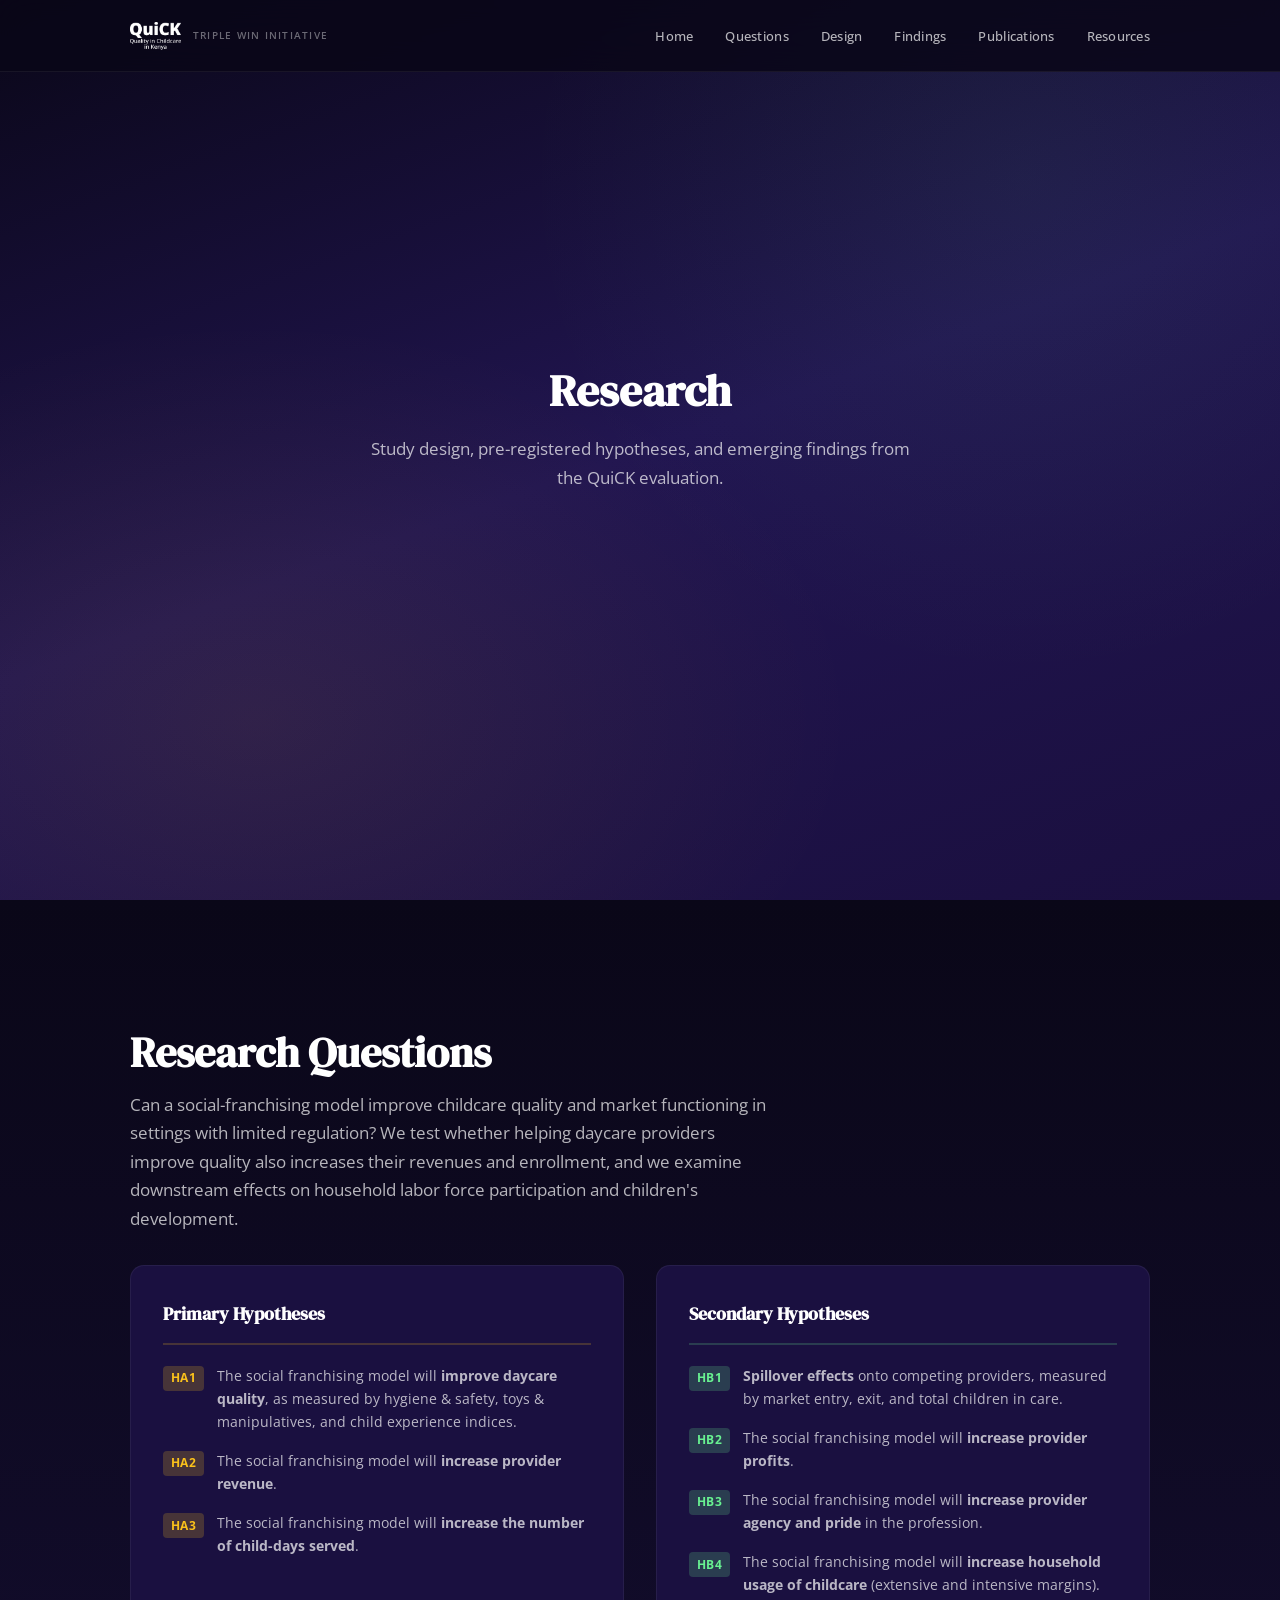
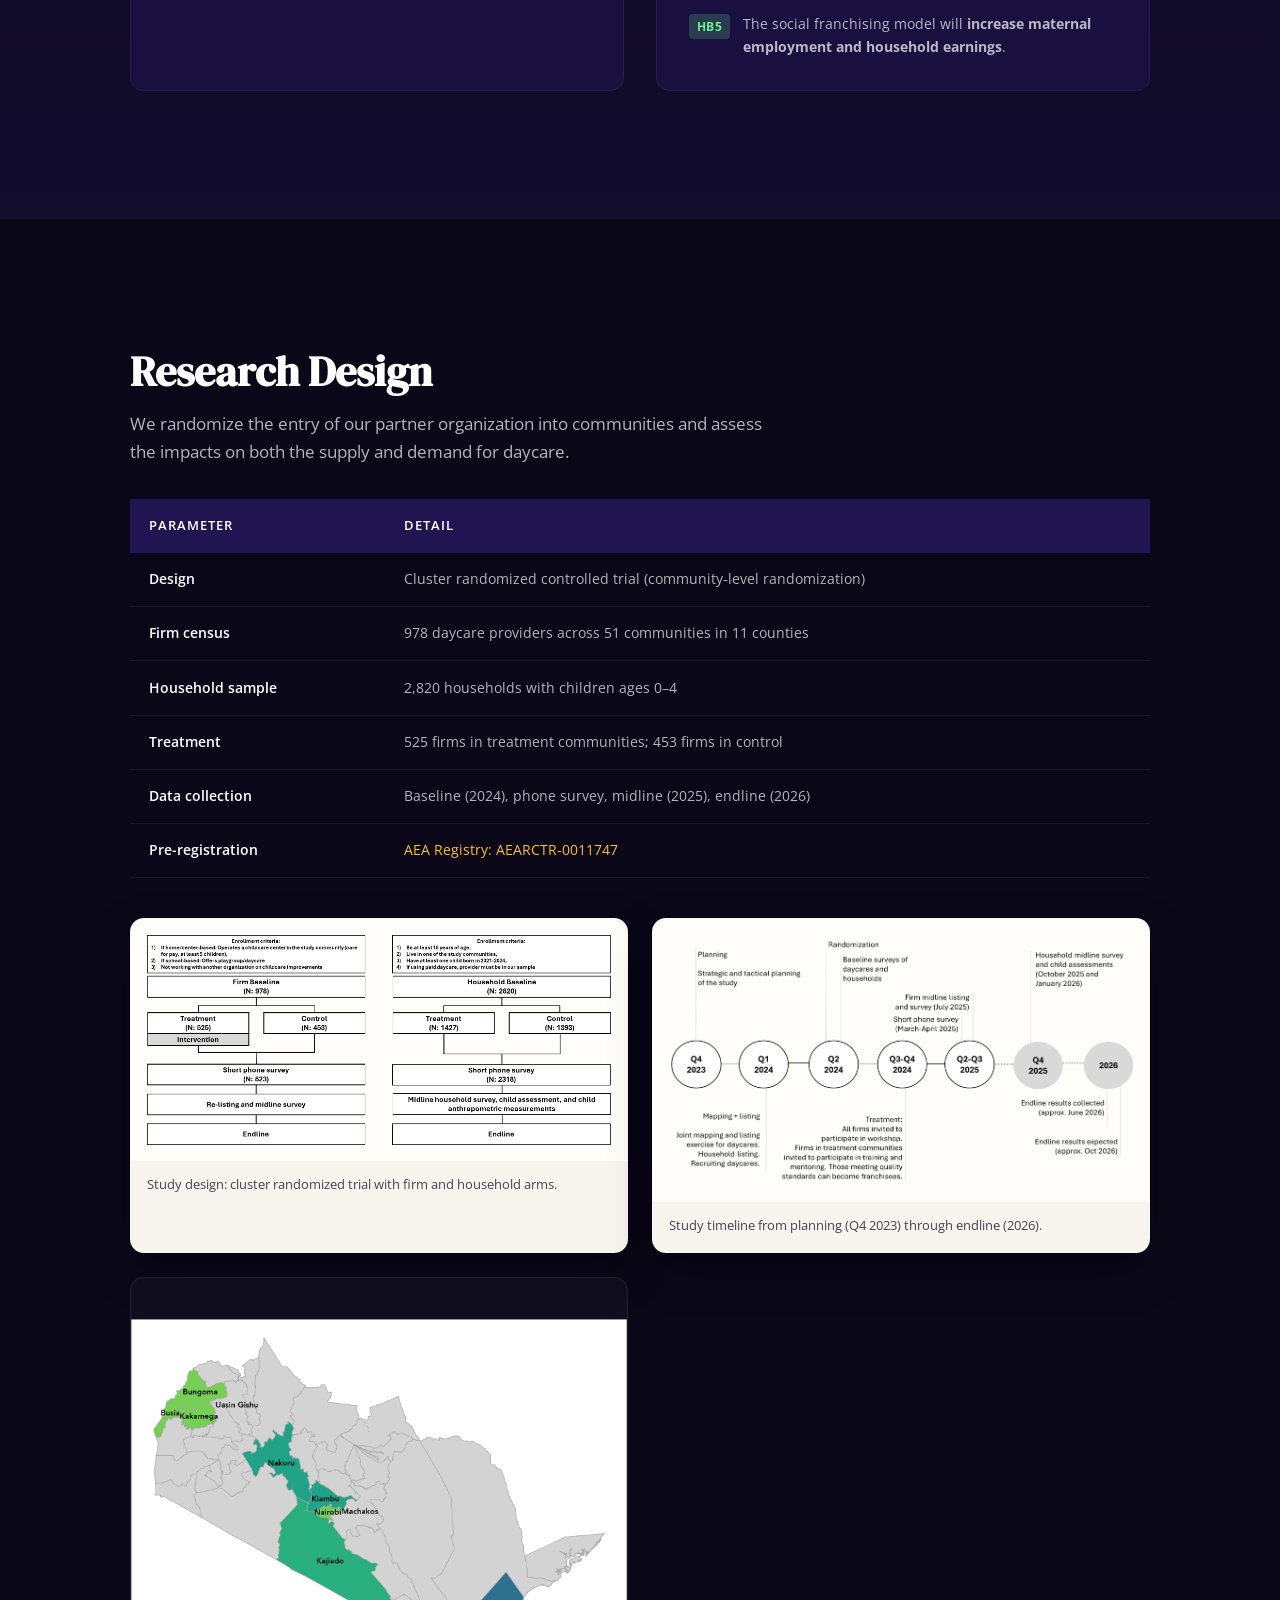
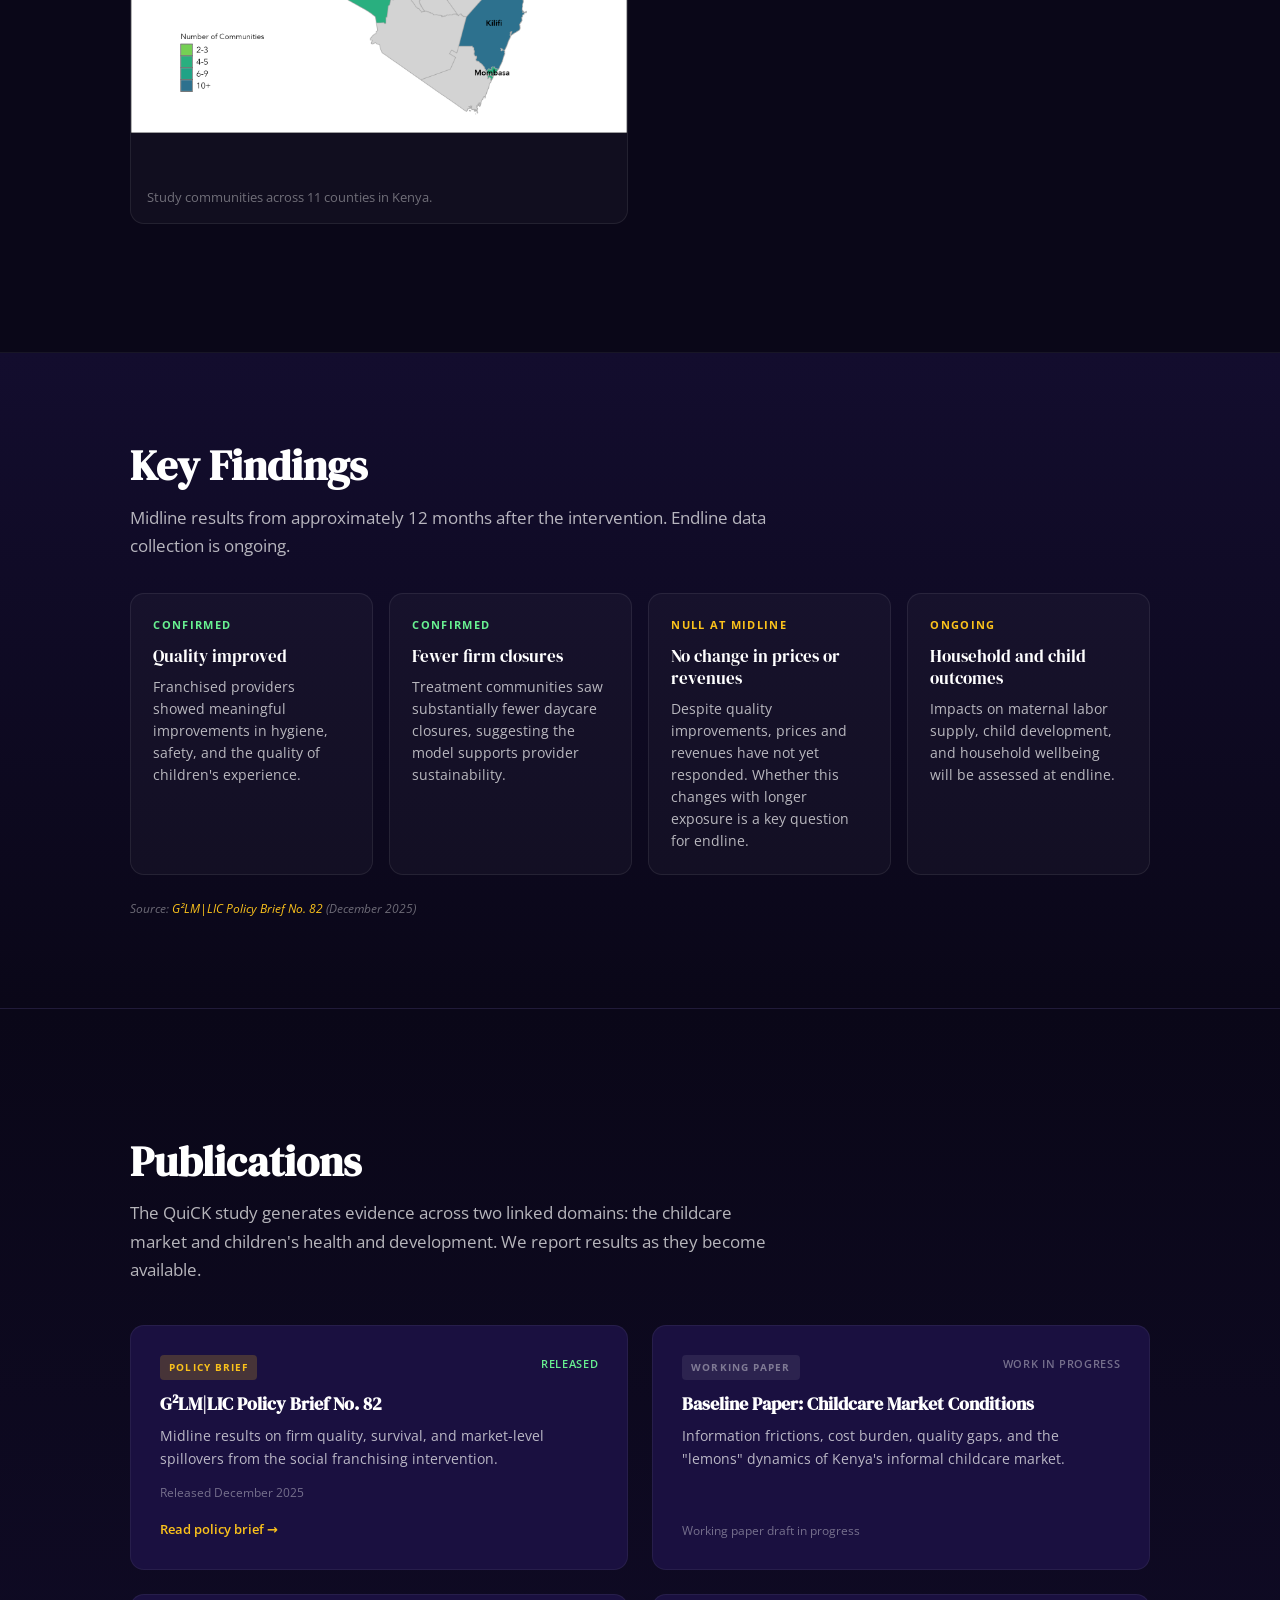
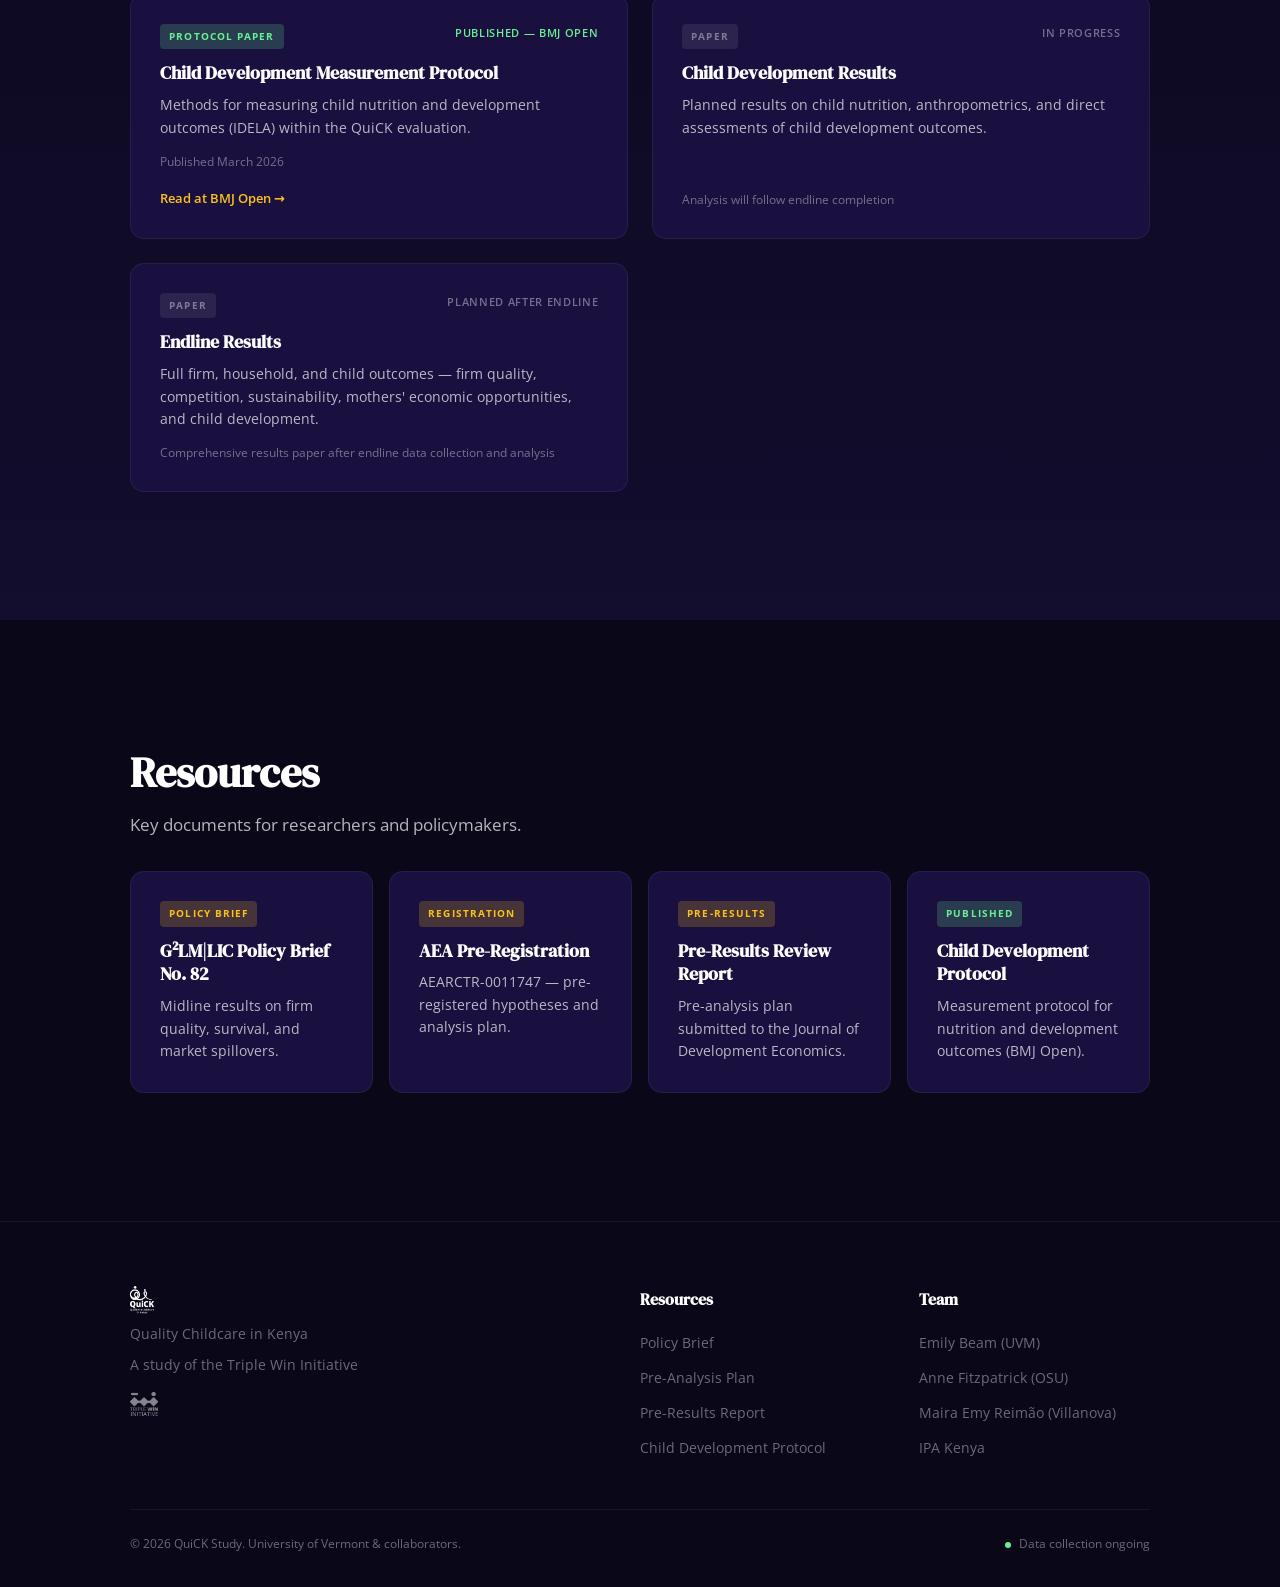
==== research.html @ da152a0e "Split into two pages: main (public) + research (academic) Main page now: Hero, Problem, Triple Win, " ====
<!DOCTYPE html>
<html lang="en">
<head>
  <meta charset="UTF-8" />
  <meta name="viewport" content="width=device-width, initial-scale=1.0" />
  <title>Research — QuiCK Study</title>
  <meta name="description" content="Research design, hypotheses, findings, and publications from the QuiCK randomized evaluation of social franchising for childcare in Kenya." />

  <!-- Google Fonts -->
  <link rel="preconnect" href="https://fonts.googleapis.com" />
  <link rel="preconnect" href="https://fonts.gstatic.com" crossorigin />
  <link href="https://fonts.googleapis.com/css2?family=DM+Serif+Display:ital@0;1&family=Open+Sans:ital,wght@0,300;0,400;0,500;0,600;0,700;1,400&display=swap" rel="stylesheet" />

  <link rel="stylesheet" href="assets/css/style.css">
</head>

<body>

  <!-- ========== NAVIGATION ========== -->
  <nav class="nav">
    <div class="container">
      <a href="index.html" class="nav-logo" aria-label="QuiCK home">
        <img src="assets/logos/quick-white-wordmark.png"
             alt="QuiCK"
             style="height:28px;">
        <span class="nav-logo-text">Triple Win Initiative</span>
      </a>
      <ul class="nav-links" id="nav-menu">
        <li><a href="index.html">Home</a></li>
        <li><a href="#research">Questions</a></li>
        <li><a href="#design">Design</a></li>
        <li><a href="#findings">Findings</a></li>
        <li><a href="#publications">Publications</a></li>
        <li><a href="#resources">Resources</a></li>
      </ul>
      <button class="nav-toggle" aria-label="Toggle navigation" aria-expanded="false" aria-controls="nav-menu">
        <span></span><span></span><span></span>
      </button>
    </div>
  </nav>

  <!-- ========== PAGE HEADER ========== -->
  <section class="hero" id="hero" style="padding-bottom:clamp(40px,6vw,80px);">
    <div class="container">
      <h1 class="hero-tagline" style="font-size:clamp(1.8rem,4vw,2.8rem);">Research</h1>
      <p class="hero-sub">
        Study design, pre-registered hypotheses, and emerging findings from the QuiCK evaluation.
      </p>
    </div>
  </section>

  <!-- ========== RESEARCH QUESTIONS ========== -->
  <section class="questions" id="research">
    <div class="container">
      <h2 class="section-title">Research Questions</h2>
      <p class="section-subtitle" style="margin-bottom: 1.5rem;">
        Can a social-franchising model improve childcare quality and market functioning in settings with limited regulation? We test whether helping daycare providers improve quality also increases their revenues and enrollment, and we examine downstream effects on household labor force participation and children's development.
      </p>

      <div class="questions-grid">
        <div class="question-group primary">
          <h3>Primary Hypotheses</h3>
          <ul class="question-list">
            <li>
              <span class="question-id">HA1</span>
              <span>The social franchising model will <strong>improve daycare quality</strong>, as measured by hygiene &amp; safety, toys &amp; manipulatives, and child experience indices.</span>
            </li>
            <li>
              <span class="question-id">HA2</span>
              <span>The social franchising model will <strong>increase provider revenue</strong>.</span>
            </li>
            <li>
              <span class="question-id">HA3</span>
              <span>The social franchising model will <strong>increase the number of child-days served</strong>.</span>
            </li>
          </ul>
        </div>

        <div class="question-group secondary">
          <h3>Secondary Hypotheses</h3>
          <ul class="question-list">
            <li>
              <span class="question-id">HB1</span>
              <span><strong>Spillover effects</strong> onto competing providers, measured by market entry, exit, and total children in care.</span>
            </li>
            <li>
              <span class="question-id">HB2</span>
              <span>The social franchising model will <strong>increase provider profits</strong>.</span>
            </li>
            <li>
              <span class="question-id">HB3</span>
              <span>The social franchising model will <strong>increase provider agency and pride</strong> in the profession.</span>
            </li>
            <li>
              <span class="question-id">HB4</span>
              <span>The social franchising model will <strong>increase household usage of childcare</strong> (extensive and intensive margins).</span>
            </li>
            <li>
              <span class="question-id">HB5</span>
              <span>The social franchising model will <strong>increase maternal employment and household earnings</strong>.</span>
            </li>
          </ul>
        </div>
      </div>
    </div>
  </section>

  <!-- ========== RESEARCH DESIGN ========== -->
  <section class="design" id="design">
    <div class="container">
      <h2 class="section-title">Research Design</h2>
      <p class="section-subtitle">
        We randomize the entry of our partner organization into communities and assess the impacts on both the supply and demand for daycare.
      </p>

      <div class="design-table-wrap">
        <table class="design-table">
          <thead>
            <tr>
              <th>Parameter</th>
              <th>Detail</th>
            </tr>
          </thead>
          <tbody>
            <tr>
              <td>Design</td>
              <td>Cluster randomized controlled trial (community-level randomization)</td>
            </tr>
            <tr>
              <td>Firm census</td>
              <td>978 daycare providers across 51 communities in 11 counties</td>
            </tr>
            <tr>
              <td>Household sample</td>
              <td>2,820 households with children ages 0–4</td>
            </tr>
            <tr>
              <td>Treatment</td>
              <td>525 firms in treatment communities; 453 firms in control</td>
            </tr>
            <tr>
              <td>Data collection</td>
              <td>Baseline (2024), phone survey, midline (2025), endline (2026)</td>
            </tr>
            <tr>
              <td>Pre-registration</td>
              <td><a href="https://www.socialscienceregistry.org/trials/11747" target="_blank" rel="noopener">AEA Registry: AEARCTR-0011747</a></td>
            </tr>
          </tbody>
        </table>
      </div>

      <div class="design-images">
        <figure class="figure-card light-panel">
          <img src="assets/images/project/Study_Design_202510.png"
               alt="Study design figure"
               loading="lazy">
          <figcaption>Study design: cluster randomized trial with firm and household arms.</figcaption>
        </figure>
        <figure class="figure-card light-panel">
          <img src="assets/images/project/Study_Timeline_202510.png"
               alt="Study timeline"
               loading="lazy">
          <figcaption>Study timeline from planning (Q4 2023) through endline (2026).</figcaption>
        </figure>
        <figure class="figure-card">
          <img src="assets/images/project/DEP_BL_Community_Map.png"
               alt="Community map for the QuiCK study"
               loading="lazy">
          <figcaption>Study communities across 11 counties in Kenya.</figcaption>
        </figure>
      </div>
    </div>
  </section>

  <!-- ========== KEY FINDINGS ========== -->
  <section class="current-status" id="findings">
    <div class="container">
      <h2 class="section-title">Key Findings</h2>
      <p class="section-subtitle">
        Midline results from approximately 12 months after the intervention. Endline data collection is ongoing.
      </p>

      <div class="status-grid">
        <div class="status-card">
          <div class="status-card-label" style="color:var(--color-mint);">Confirmed</div>
          <div class="status-card-title">Quality improved</div>
          <p>Franchised providers showed meaningful improvements in hygiene, safety, and the quality of children's experience.</p>
        </div>
        <div class="status-card">
          <div class="status-card-label" style="color:var(--color-mint);">Confirmed</div>
          <div class="status-card-title">Fewer firm closures</div>
          <p>Treatment communities saw substantially fewer daycare closures, suggesting the model supports provider sustainability.</p>
        </div>
        <div class="status-card">
          <div class="status-card-label" style="color:var(--color-gold);">Null at midline</div>
          <div class="status-card-title">No change in prices or revenues</div>
          <p>Despite quality improvements, prices and revenues have not yet responded. Whether this changes with longer exposure is a key question for endline.</p>
        </div>
        <div class="status-card">
          <div class="status-card-label">Ongoing</div>
          <div class="status-card-title">Household and child outcomes</div>
          <p>Impacts on maternal labor supply, child development, and household wellbeing will be assessed at endline.</p>
        </div>
      </div>

      <p class="problem-source" style="margin-top:1.5rem;">
        Source: <a href="assets/pdf/GLMLIC-Policy-Brief_082.pdf" target="_blank" rel="noopener">G²LM|LIC Policy Brief No. 82</a> (December 2025)
      </p>
    </div>
  </section>

  <!-- ========== PUBLICATIONS ========== -->
  <section class="publications" id="publications">
    <div class="container">
      <div class="pub-header">
        <h2 class="section-title">Publications</h2>
        <p class="section-subtitle">
          The QuiCK study generates evidence across two linked domains: the childcare market and children's health and development. We report results as they become available.
        </p>
      </div>

      <div class="pub-grid">

        <!-- Policy Brief -->
        <div class="pub-card">
          <div class="pub-card-top">
            <span class="tag">Policy Brief</span>
            <span class="status released">Released</span>
          </div>
          <h3>G²LM|LIC Policy Brief No. 82</h3>
          <p>Midline results on firm quality, survival, and market-level spillovers from the social franchising intervention.</p>
          <div class="pub-meta">Released December 2025</div>
          <a href="assets/pdf/GLMLIC-Policy-Brief_082.pdf" target="_blank" rel="noopener" class="pub-card-link">
            Read policy brief &rarr;
          </a>
        </div>

        <!-- Baseline paper -->
        <div class="pub-card">
          <div class="pub-card-top">
            <span class="tag wip">Working Paper</span>
            <span class="status">Work in Progress</span>
          </div>
          <h3>Baseline Paper: Childcare Market Conditions</h3>
          <p>Information frictions, cost burden, quality gaps, and the "lemons" dynamics of Kenya's informal childcare market.</p>
          <div class="pub-meta">Working paper draft in progress</div>
        </div>

        <!-- Protocol paper -->
        <div class="pub-card">
          <div class="pub-card-top">
            <span class="tag forthcoming">Protocol Paper</span>
            <span class="status released">Published — BMJ Open</span>
          </div>
          <h3>Child Development Measurement Protocol</h3>
          <p>Methods for measuring child nutrition and development outcomes (IDELA) within the QuiCK evaluation.</p>
          <div class="pub-meta">Published March 2026</div>
          <a href="https://bmjopen.bmj.com/content/16/3/e112224" target="_blank" rel="noopener" class="pub-card-link">
            Read at BMJ Open &rarr;
          </a>
        </div>

        <!-- Child development results -->
        <div class="pub-card">
          <div class="pub-card-top">
            <span class="tag wip">Paper</span>
            <span class="status">In Progress</span>
          </div>
          <h3>Child Development Results</h3>
          <p>Planned results on child nutrition, anthropometrics, and direct assessments of child development outcomes.</p>
          <div class="pub-meta">Analysis will follow endline completion</div>
        </div>

        <!-- Endline -->
        <div class="pub-card">
          <div class="pub-card-top">
            <span class="tag wip">Paper</span>
            <span class="status">Planned After Endline</span>
          </div>
          <h3>Endline Results</h3>
          <p>Full firm, household, and child outcomes — firm quality, competition, sustainability, mothers' economic opportunities, and child development.</p>
          <div class="pub-meta">Comprehensive results paper after endline data collection and analysis</div>
        </div>

      </div>
    </div>
  </section>

  <!-- ========== RESOURCES ========== -->
  <section class="resources" id="resources" style="padding:var(--section-pad) 0;">
    <div class="container">
      <h2 class="section-title">Resources</h2>
      <p class="section-subtitle" style="margin-bottom:2rem;">
        Key documents for researchers and policymakers.
      </p>
      <div style="display:grid;grid-template-columns:repeat(auto-fit,minmax(240px,1fr));gap:1rem;">
        <a href="assets/pdf/GLMLIC-Policy-Brief_082.pdf" target="_blank" rel="noopener" class="pub-card" style="text-decoration:none;display:block;">
          <div class="pub-card-top"><span class="tag">Policy Brief</span></div>
          <h3>G²LM|LIC Policy Brief No. 82</h3>
          <p>Midline results on firm quality, survival, and market spillovers.</p>
        </a>
        <a href="https://www.socialscienceregistry.org/trials/11747" target="_blank" rel="noopener" class="pub-card" style="text-decoration:none;display:block;">
          <div class="pub-card-top"><span class="tag">Registration</span></div>
          <h3>AEA Pre-Registration</h3>
          <p>AEARCTR-0011747 — pre-registered hypotheses and analysis plan.</p>
        </a>
        <a href="assets/pdf/DEP_Baseline_and_PAP_April24.pdf" target="_blank" rel="noopener" class="pub-card" style="text-decoration:none;display:block;">
          <div class="pub-card-top"><span class="tag">Pre-Results</span></div>
          <h3>Pre-Results Review Report</h3>
          <p>Pre-analysis plan submitted to the Journal of Development Economics.</p>
        </a>
        <a href="https://bmjopen.bmj.com/content/16/3/e112224" target="_blank" rel="noopener" class="pub-card" style="text-decoration:none;display:block;">
          <div class="pub-card-top"><span class="tag forthcoming">Published</span></div>
          <h3>Child Development Protocol</h3>
          <p>Measurement protocol for nutrition and development outcomes (BMJ Open).</p>
        </a>
      </div>
    </div>
  </section>

  <!-- ========== FOOTER ========== -->
  <footer class="footer">
    <div class="container">
      <div class="footer-grid">
        <div class="footer-brand">
          <img src="assets/logos/quick-logomark-white.png"
               alt="QuiCK"
               style="height:28px;">
          <p class="footer-tagline">Quality Childcare in Kenya</p>
          <p class="footer-tagline">A study of the Triple Win Initiative</p>
          <div class="footer-twi">
            <img src="assets/logos/twi-white-logo.png"
                 alt="Triple Win Initiative">
          </div>
        </div>
        <div>
          <h4>Resources</h4>
          <ul class="footer-links">
            <li><a href="assets/pdf/GLMLIC-Policy-Brief_082.pdf" target="_blank" rel="noopener">Policy Brief</a></li>
            <li><a href="https://www.socialscienceregistry.org/trials/11747" target="_blank" rel="noopener">Pre-Analysis Plan</a></li>
            <li><a href="assets/pdf/DEP_Baseline_and_PAP_April24.pdf" target="_blank" rel="noopener">Pre-Results Report</a></li>
            <li><a href="https://bmjopen.bmj.com/content/16/3/e112224" target="_blank" rel="noopener">Child Development Protocol</a></li>
          </ul>
        </div>
        <div>
          <h4>Team</h4>
          <ul class="footer-links">
            <li><a href="https://eabeam.github.io" target="_blank" rel="noopener">Emily Beam (UVM)</a></li>
            <li><a href="https://sites.google.com/site/fitzpatrickanne/home" target="_blank" rel="noopener">Anne Fitzpatrick (OSU)</a></li>
            <li><a href="https://sites.google.com/view/maira-reimao/home" target="_blank" rel="noopener">Maira Emy Reimão (Villanova)</a></li>
            <li><a href="https://poverty-action.org/" target="_blank" rel="noopener">IPA Kenya</a></li>
          </ul>
        </div>
      </div>
      <div class="footer-bottom">
        <span>&copy; 2026 QuiCK Study. University of Vermont &amp; collaborators.</span>
        <div class="footer-status">
          <span class="footer-status-dot"></span>
          <span>Data collection ongoing</span>
        </div>
      </div>
    </div>
  </footer>

  <script>
    const navToggle = document.querySelector('.nav-toggle');
    const navMenu = document.querySelector('#nav-menu');

    if (navToggle && navMenu) {
      navToggle.addEventListener('click', () => {
        const isOpen = navMenu.classList.toggle('open');
        navToggle.setAttribute('aria-expanded', String(isOpen));
      });

      navMenu.querySelectorAll('a').forEach((link) => {
        link.addEventListener('click', () => {
          navMenu.classList.remove('open');
          navToggle.setAttribute('aria-expanded', 'false');
        });
      });
    }
  </script>

</body>
</html>
---- assets/css/style.css ----
/* ===========================
       CSS CUSTOM PROPERTIES
    =========================== */
    :root {
      --color-bg-deep:     #0a0718;
      --color-bg-mid:      #130d2e;
      --color-bg-card:     #1a1040;
      --color-purple:      #211551;
      --color-gold:        #FBC21B;
      --color-mint:        #68F191;
      --color-white:       #ffffff;
      --color-white-70:    rgba(255,255,255,0.70);
      --color-white-40:    rgba(255,255,255,0.40);
      --color-gold-20:     rgba(251,194,27,0.20);
      --color-gold-40:     rgba(251,194,27,0.40);
      --color-mint-20:     rgba(104,241,145,0.20);

      --font-display:      'DM Serif Display', Georgia, serif;
      --font-body:         'Open Sans', system-ui, sans-serif;

      --nav-height:        72px;
      --section-pad:       clamp(80px, 10vw, 140px);
      --container-max:     1140px;
      --container-pad:     clamp(20px, 5vw, 60px);

      --radius-sm:         8px;
      --radius-md:         14px;
      --radius-lg:         20px;

      --shadow-card:       0 4px 30px rgba(0,0,0,0.35);
      --transition:        all 0.35s cubic-bezier(.4,0,.2,1);
    }

    /* ===========================
       RESET & BASE
    =========================== */
    *, *::before, *::after { box-sizing: border-box; margin: 0; padding: 0; }
    html { scroll-behavior: smooth; scroll-padding-top: var(--nav-height); }
    body {
      font-family: var(--font-body);
      background: var(--color-bg-deep);
      color: var(--color-white-70);
      line-height: 1.7;
      -webkit-font-smoothing: antialiased;
    }
    img { max-width: 100%; display: block; }
    a { color: var(--color-gold); text-decoration: none; transition: var(--transition); }
    a:hover { color: var(--color-mint); }

    .container {
      max-width: var(--container-max);
      margin: 0 auto;
      padding: 0 var(--container-pad);
    }

    /* ===========================
       SECTION UTILITIES
    =========================== */
    .section-label {
      font-family: var(--font-body);
      font-size: 0.7rem;
      font-weight: 700;
      letter-spacing: 0.18em;
      text-transform: uppercase;
      color: var(--color-gold);
      margin-bottom: 0.6rem;
    }
    .section-title {
      font-family: var(--font-display);
      font-size: clamp(1.8rem, 4vw, 2.6rem);
      color: var(--color-white);
      line-height: 1.2;
      margin-bottom: 0.8rem;
    }
    .section-subtitle {
      font-size: 1.05rem;
      color: var(--color-white-70);
      max-width: 640px;
      line-height: 1.7;
    }

    /* ===========================
       NAVIGATION
    =========================== */
    .nav {
      position: fixed;
      top: 0; left: 0; right: 0;
      height: var(--nav-height);
      background: rgba(10,7,24,0.85);
      backdrop-filter: blur(16px);
      -webkit-backdrop-filter: blur(16px);
      z-index: 1000;
      border-bottom: 1px solid rgba(255,255,255,0.06);
    }
    .nav .container {
      display: flex;
      align-items: center;
      height: 100%;
      justify-content: space-between;
      position: relative;
    }
    .nav-logo {
      display: flex;
      align-items: center;
      gap: 12px;
      text-decoration: none;
    }
    .nav-logo img {
      height: 36px;
      width: auto;
    }
    .nav-logo-text {
      font-family: var(--font-body);
      font-size: 0.65rem;
      font-weight: 600;
      letter-spacing: 0.12em;
      text-transform: uppercase;
      color: var(--color-white-40);
    }
    .nav-links {
      display: flex;
      gap: 2rem;
      list-style: none;
      align-items: center;
    }
    .nav-links a {
      font-size: 0.82rem;
      font-weight: 500;
      color: var(--color-white-70);
      letter-spacing: 0.02em;
      transition: var(--transition);
    }
    .nav-links a:hover { color: var(--color-white); }
    .nav-links.open { display: flex; }
    .nav-cta {
      background: var(--color-gold);
      color: var(--color-purple) !important;
      padding: 0.45rem 1.1rem;
      border-radius: 6px;
      font-weight: 700;
      font-size: 0.78rem;
      letter-spacing: 0.04em;
    }
    .nav-cta:hover {
      background: var(--color-mint);
      color: var(--color-purple) !important;
    }

    /* Mobile nav toggle */
    .nav-toggle { display: none; background: none; border: none; cursor: pointer; padding: 8px; }
    .nav-toggle span { display: block; width: 22px; height: 2px; background: var(--color-white-70); margin: 5px 0; transition: var(--transition); }

    /* ===========================
       HERO
    =========================== */
    .hero {
      position: relative;
      min-height: 100vh;
      display: flex;
      align-items: center;
      padding-top: var(--nav-height);
      overflow: hidden;
      background: linear-gradient(160deg, var(--color-bg-deep) 0%, var(--color-purple) 50%, #1a0f3e 100%);
    }
    .hero::before {
      content: '';
      position: absolute;
      inset: 0;
      background:
        radial-gradient(ellipse 600px 400px at 20% 80%, rgba(251,194,27,0.08), transparent),
        radial-gradient(ellipse 500px 500px at 80% 20%, rgba(104,241,145,0.06), transparent);
      pointer-events: none;
    }
    .hero .container {
      position: relative;
      z-index: 2;
      display: flex;
      flex-direction: column;
      align-items: center;
      text-align: center;
      padding-top: 4rem;
      padding-bottom: 4rem;
    }
    .hero-logo {
      max-width: 280px;
      margin-bottom: 1.5rem;
    }
    .hero-tagline {
      font-family: var(--font-display);
      font-size: clamp(1.6rem, 4.5vw, 2.8rem);
      color: var(--color-white);
      line-height: 1.25;
      max-width: 700px;
      margin-bottom: 1rem;
    }
    .hero-sub {
      font-size: 1.05rem;
      color: var(--color-white-70);
      max-width: 560px;
      margin-bottom: 2.5rem;
      line-height: 1.7;
    }
    .hero-stats {
      display: flex;
      gap: 3rem;
      margin-bottom: 2.5rem;
      flex-wrap: wrap;
      justify-content: center;
    }
    .hero-stat {
      text-align: center;
    }
    .hero-stat-number {
      font-family: var(--font-display);
      font-size: clamp(2rem, 5vw, 3rem);
      color: var(--color-gold);
      line-height: 1;
    }
    .hero-stat-label {
      font-size: 0.78rem;
      color: var(--color-white-40);
      margin-top: 0.4rem;
      text-transform: uppercase;
      letter-spacing: 0.08em;
      max-width: 160px;
    }
    .hero-buttons {
      display: flex;
      gap: 1rem;
      flex-wrap: wrap;
      justify-content: center;
    }
    .btn-primary {
      display: inline-flex;
      align-items: center;
      gap: 0.5rem;
      background: var(--color-gold);
      color: var(--color-purple);
      padding: 0.75rem 1.6rem;
      border-radius: var(--radius-sm);
      font-weight: 700;
      font-size: 0.88rem;
      letter-spacing: 0.02em;
      transition: var(--transition);
    }
    .btn-primary:hover { background: var(--color-mint); color: var(--color-purple); }
    .btn-outline {
      display: inline-flex;
      align-items: center;
      gap: 0.5rem;
      border: 1.5px solid var(--color-white-40);
      color: var(--color-white);
      padding: 0.75rem 1.6rem;
      border-radius: var(--radius-sm);
      font-weight: 600;
      font-size: 0.88rem;
      transition: var(--transition);
    }
    .btn-outline:hover { border-color: var(--color-gold); color: var(--color-gold); }

    /* ===========================
       PROBLEM SECTION
    =========================== */
    .problem {
      padding: var(--section-pad) 0;
      background: var(--color-bg-deep);
    }
    .problem-header {
      margin-bottom: 3rem;
    }
    .problem-intro {
      font-size: 1.05rem;
      color: var(--color-white-70);
      max-width: 720px;
      line-height: 1.8;
      margin-top: 1rem;
    }

    /* Callout — inspired by design-b's infographic style */
    .problem-callout {
      background: linear-gradient(135deg, var(--color-bg-card) 0%, rgba(33,21,81,0.6) 100%);
      border-radius: var(--radius-lg);
      padding: 3rem;
      margin-top: 2.5rem;
      display: grid;
      grid-template-columns: 1fr 1fr;
      gap: 3rem;
      align-items: center;
      border: 1px solid rgba(255,255,255,0.06);
    }
    .callout-stats {
      display: flex;
      flex-direction: column;
      gap: 2rem;
    }
    .callout-stat {
      display: flex;
      align-items: flex-start;
      gap: 1.2rem;
    }
    .callout-stat-number {
      font-family: var(--font-display);
      font-size: 3rem;
      line-height: 1;
      color: transparent;
      -webkit-text-stroke: 2px var(--color-gold);
      flex-shrink: 0;
      min-width: 100px;
    }
    .callout-stat-text {
      font-size: 0.95rem;
      color: var(--color-white-70);
      line-height: 1.6;
      padding-top: 0.5rem;
    }
    .callout-stat-text strong {
      color: var(--color-white);
    }
    .callout-facts {
      display: flex;
      flex-direction: column;
      gap: 1rem;
    }
    .fact-chip {
      background: var(--color-gold-20);
      border: 1px solid var(--color-gold-40);
      border-radius: 50px;
      padding: 0.7rem 1.4rem;
      font-size: 0.88rem;
      color: var(--color-white);
      font-weight: 500;
      line-height: 1.5;
    }
    .fact-chip.mint {
      background: var(--color-mint-20);
      border-color: rgba(104,241,145,0.35);
    }

    /* Stat cards row */
    .problem-stats {
      display: grid;
      grid-template-columns: repeat(4, 1fr);
      gap: 1.5rem;
      margin-top: 2.5rem;
    }
    .stat-card {
      background: var(--color-bg-card);
      border-radius: var(--radius-md);
      padding: 1.8rem 1.5rem;
      text-align: center;
      border: 1px solid rgba(255,255,255,0.06);
      transition: var(--transition);
    }
    .stat-card:hover {
      border-color: var(--color-gold-40);
      transform: translateY(-2px);
    }
    .stat-card-number {
      font-family: var(--font-display);
      font-size: 2rem;
      color: var(--color-gold);
      margin-bottom: 0.5rem;
    }
    .stat-card-label {
      font-size: 0.82rem;
      color: var(--color-white-70);
      line-height: 1.5;
    }
    .problem-source {
      font-size: 0.75rem;
      color: var(--color-white-40);
      margin-top: 1.5rem;
      font-style: italic;
    }

    /* ===========================
       TRIPLE WIN
    =========================== */
    .triple-win {
      padding: var(--section-pad) 0;
      background: linear-gradient(180deg, var(--color-bg-deep) 0%, var(--color-bg-mid) 100%);
    }
    .triple-win-header {
      text-align: center;
      margin-bottom: 3rem;
    }
    .triple-win-header .section-subtitle {
      margin: 0 auto;
    }
    .win-cards {
      display: grid;
      grid-template-columns: repeat(3, 1fr);
      gap: 1.5rem;
    }
    .win-card {
      background: var(--color-bg-card);
      border-radius: var(--radius-md);
      padding: 2rem 1.8rem;
      border: 1px solid rgba(255,255,255,0.06);
      transition: var(--transition);
    }
    .win-card:hover {
      border-color: var(--color-gold-40);
      transform: translateY(-3px);
    }
    .win-card-icon {
      width: 48px;
      height: 48px;
      border-radius: 12px;
      display: flex;
      align-items: center;
      justify-content: center;
      margin-bottom: 1.2rem;
      font-size: 1.4rem;
      font-weight: 700;
    }
    .win-card-icon.parents {
      background: var(--color-gold-20);
      color: var(--color-gold);
    }
    .win-card-icon.children {
      background: var(--color-mint-20);
      color: var(--color-mint);
    }
    .win-card-icon.providers {
      background: rgba(255,255,255,0.08);
      color: var(--color-white);
    }
    .win-card h3 {
      font-family: var(--font-display);
      font-size: 1.3rem;
      color: var(--color-white);
      margin-bottom: 0.7rem;
    }
    .win-card p {
      font-size: 0.92rem;
      line-height: 1.7;
      color: var(--color-white-70);
    }
    .win-tags {
      display: flex;
      flex-wrap: wrap;
      gap: 0.4rem;
      margin-top: 1rem;
    }
    .win-tag {
      font-size: 0.68rem;
      font-weight: 600;
      text-transform: uppercase;
      letter-spacing: 0.08em;
      padding: 0.25rem 0.65rem;
      border-radius: 50px;
      background: rgba(255,255,255,0.06);
      color: var(--color-white-40);
    }

    /* ===========================
       THE APPROACH
    =========================== */
    .approach {
      padding: var(--section-pad) 0;
      background: var(--color-bg-deep);
    }
    .approach-grid {
      display: grid;
      grid-template-columns: 3fr 2fr;
      gap: 3rem;
      align-items: start;
      margin-top: 2rem;
    }
    .approach-text {
      font-size: 1rem;
      line-height: 1.8;
      color: var(--color-white-70);
    }
    .approach-text p + p {
      margin-top: 1rem;
    }
    .approach-components {
      background: var(--color-bg-card);
      border-radius: var(--radius-md);
      padding: 2rem;
      border: 1px solid rgba(255,255,255,0.06);
    }
    .approach-components h4 {
      font-family: var(--font-display);
      font-size: 1.1rem;
      color: var(--color-white);
      margin-bottom: 1.2rem;
    }
    .component-list {
      list-style: none;
      display: flex;
      flex-direction: column;
      gap: 0.8rem;
    }
    .component-list li {
      display: flex;
      align-items: flex-start;
      gap: 0.8rem;
      font-size: 0.92rem;
      color: var(--color-white-70);
      line-height: 1.5;
    }
    .component-list li::before {
      content: '';
      width: 8px;
      height: 8px;
      border-radius: 50%;
      background: var(--color-mint);
      flex-shrink: 0;
      margin-top: 0.45rem;
    }
    .approach-image {
      margin-top: 2.5rem;
      border-radius: var(--radius-md);
      overflow: hidden;
      border: 1px solid rgba(255,255,255,0.06);
    }
    .approach-image img {
      width: 100%;
      display: block;
    }

    /* ===========================
       RESEARCH QUESTIONS
    =========================== */
    .questions {
      padding: var(--section-pad) 0;
      background: linear-gradient(180deg, var(--color-bg-deep) 0%, var(--color-bg-mid) 100%);
    }
    .questions-grid {
      display: grid;
      grid-template-columns: 1fr 1fr;
      gap: 2rem;
      margin-top: 2rem;
    }
    .question-group {
      background: var(--color-bg-card);
      border-radius: var(--radius-md);
      padding: 2rem;
      border: 1px solid rgba(255,255,255,0.06);
    }
    .question-group h3 {
      font-family: var(--font-display);
      font-size: 1.15rem;
      color: var(--color-white);
      margin-bottom: 1.2rem;
      padding-bottom: 0.8rem;
      border-bottom: 2px solid var(--color-gold-20);
    }
    .question-group.secondary h3 {
      border-bottom-color: var(--color-mint-20);
    }
    .question-list {
      list-style: none;
      display: flex;
      flex-direction: column;
      gap: 1rem;
    }
    .question-list li {
      display: flex;
      align-items: flex-start;
      gap: 0.8rem;
      font-size: 0.9rem;
      line-height: 1.6;
      color: var(--color-white-70);
    }
    .question-id {
      font-family: var(--font-body);
      font-weight: 700;
      font-size: 0.72rem;
      color: var(--color-gold);
      background: var(--color-gold-20);
      padding: 0.2rem 0.5rem;
      border-radius: 4px;
      flex-shrink: 0;
      margin-top: 0.15rem;
      letter-spacing: 0.04em;
    }
    .question-group.secondary .question-id {
      color: var(--color-mint);
      background: var(--color-mint-20);
    }

    /* ===========================
       RESEARCH DESIGN
    =========================== */
    .design {
      padding: var(--section-pad) 0;
      background: var(--color-bg-deep);
    }
    .design-table-wrap {
      margin-top: 2rem;
      overflow-x: auto;
    }
    .design-table {
      width: 100%;
      border-collapse: collapse;
      font-size: 0.9rem;
    }
    .design-table thead th {
      background: var(--color-purple);
      color: var(--color-white);
      font-weight: 600;
      padding: 1rem 1.2rem;
      text-align: left;
      font-size: 0.8rem;
      text-transform: uppercase;
      letter-spacing: 0.08em;
    }
    .design-table tbody td {
      padding: 0.9rem 1.2rem;
      border-bottom: 1px solid rgba(255,255,255,0.06);
      color: var(--color-white-70);
    }
    .design-table tbody tr:hover td {
      background: rgba(255,255,255,0.02);
    }
    .design-table tbody td:first-child {
      font-weight: 600;
      color: var(--color-white);
    }
    .design-images {
      display: grid;
      grid-template-columns: 1fr 1fr;
      gap: 1.5rem;
      margin-top: 2.5rem;
    }
    .figure-card {
      border-radius: var(--radius-md);
      overflow: hidden;
      border: 1px solid rgba(255,255,255,0.08);
      background: rgba(255,255,255,0.03);
    }
    .figure-card.light-panel {
      background: #f8f5ee;
      border-color: rgba(255,255,255,0.16);
      box-shadow: 0 18px 44px rgba(0,0,0,0.28);
    }
    .figure-card.light-panel img {
      background: #fffdfa;
      padding: 1rem;
    }
    .figure-card img {
      width: 100%;
      display: block;
    }
    .figure-card figcaption {
      padding: 0.9rem 1rem 1rem;
      font-size: 0.8rem;
      line-height: 1.5;
      color: var(--color-white-40);
    }
    .figure-card.light-panel figcaption {
      color: rgba(20, 16, 40, 0.78);
    }

    /* ===========================
       CURRENT STATUS
    =========================== */
    .current-status {
      padding: clamp(48px, 7vw, 88px) 0;
      background: linear-gradient(180deg, var(--color-bg-mid) 0%, var(--color-bg-deep) 100%);
      border-top: 1px solid rgba(255,255,255,0.06);
      border-bottom: 1px solid rgba(255,255,255,0.06);
    }
    .status-grid {
      display: grid;
      grid-template-columns: repeat(4, 1fr);
      gap: 1rem;
      margin-top: 2rem;
    }
    .status-card {
      background: rgba(255,255,255,0.03);
      border: 1px solid rgba(255,255,255,0.08);
      border-radius: var(--radius-md);
      padding: 1.4rem;
    }
    .status-card-label {
      font-size: 0.68rem;
      font-weight: 700;
      letter-spacing: 0.12em;
      text-transform: uppercase;
      color: var(--color-gold);
      margin-bottom: 0.7rem;
    }
    .status-card-title {
      font-family: var(--font-display);
      font-size: 1.05rem;
      color: var(--color-white);
      margin-bottom: 0.5rem;
      line-height: 1.3;
    }
    .status-card p {
      font-size: 0.86rem;
      color: var(--color-white-70);
      line-height: 1.6;
    }

    /* ===========================
       PHOTO STRIP
    =========================== */
    .photo-strip {
      display: grid;
      grid-template-columns: repeat(4, 1fr);
      gap: 4px;
      padding: 0;
    }
    .photo-strip img {
      width: 100%;
      height: 260px;
      object-fit: cover;
    }

    /* ===========================
       PUBLICATIONS
    =========================== */
    .publications {
      padding: var(--section-pad) 0;
      background: linear-gradient(180deg, var(--color-bg-deep) 0%, var(--color-bg-mid) 100%);
    }
    .pub-header {
      margin-bottom: 2.5rem;
    }
    .pub-grid {
      display: grid;
      grid-template-columns: repeat(2, 1fr);
      gap: 1.5rem;
    }
    .pub-card {
      background: var(--color-bg-card);
      border-radius: var(--radius-md);
      padding: 1.8rem;
      border: 1px solid rgba(255,255,255,0.06);
      transition: var(--transition);
      display: flex;
      flex-direction: column;
    }
    .pub-card:hover {
      border-color: var(--color-gold-40);
      transform: translateY(-2px);
    }
    .pub-card-top {
      display: flex;
      justify-content: space-between;
      align-items: flex-start;
      margin-bottom: 0.8rem;
    }
    .tag {
      font-size: 0.65rem;
      font-weight: 700;
      text-transform: uppercase;
      letter-spacing: 0.1em;
      padding: 0.25rem 0.6rem;
      border-radius: 4px;
      background: var(--color-gold-20);
      color: var(--color-gold);
    }
    .tag.wip {
      background: rgba(255,255,255,0.08);
      color: var(--color-white-40);
    }
    .tag.forthcoming {
      background: var(--color-mint-20);
      color: var(--color-mint);
    }
    .status {
      font-size: 0.68rem;
      font-weight: 600;
      color: var(--color-white-40);
      text-transform: uppercase;
      letter-spacing: 0.06em;
    }
    .status.released { color: var(--color-mint); }
    .pub-card h3 {
      font-family: var(--font-display);
      font-size: 1.1rem;
      color: var(--color-white);
      margin-bottom: 0.5rem;
      line-height: 1.35;
    }
    .pub-card p {
      font-size: 0.88rem;
      color: var(--color-white-70);
      line-height: 1.6;
      flex-grow: 1;
    }
    .pub-meta {
      font-size: 0.76rem;
      color: var(--color-white-40);
      margin-top: 0.85rem;
      line-height: 1.5;
    }
    .pub-card-link {
      margin-top: 1rem;
      font-size: 0.82rem;
      font-weight: 600;
    }

    /* ===========================
       PHOTO GRID (asymmetric)
    =========================== */
    .photo-grid-asym {
      display: grid;
      grid-template-columns: 2fr 1fr;
      grid-template-rows: 1fr 1fr;
      gap: 4px;
      margin: 0;
      max-height: 360px;
    }
    .photo-grid-asym img {
      width: 100%;
      height: 100%;
      object-fit: cover;
    }
    .photo-grid-asym img:first-child {
      grid-row: 1 / 3;
    }

    /* ===========================
       TEAM
    =========================== */
    .team {
      padding: var(--section-pad) 0;
      background: var(--color-bg-deep);
    }
    .team-header {
      text-align: center;
      margin-bottom: 3rem;
    }
    .team-grid {
      display: grid;
      grid-template-columns: repeat(3, 1fr);
      gap: 1.5rem;
    }
    .team-card {
      background: var(--color-bg-card);
      border-radius: var(--radius-md);
      padding: 2rem 1.5rem;
      text-align: center;
      border: 1px solid rgba(255,255,255,0.06);
      border-top: 3px solid var(--color-gold);
      transition: var(--transition);
    }
    .team-card:hover {
      transform: translateY(-3px);
      border-color: var(--color-gold-40);
      border-top-color: var(--color-gold);
    }
    .team-card a {
      color: inherit;
      text-decoration: none;
    }
    .team-card a:hover .team-name {
      color: var(--color-gold);
    }
    .team-avatar {
      width: 90px;
      height: 90px;
      border-radius: 50%;
      object-fit: cover;
      margin: 0 auto 1rem;
      border: 2px solid var(--color-gold-20);
    }
    .team-avatar-placeholder {
      width: 110px;
      height: 82px;
      border-radius: 14px;
      margin: 0 auto 1rem;
      background:
        linear-gradient(135deg, rgba(255,255,255,0.06), rgba(255,255,255,0.02)),
        var(--color-gold-20);
      display: flex;
      align-items: center;
      justify-content: center;
      font-size: 0.68rem;
      font-weight: 700;
      letter-spacing: 0.12em;
      text-transform: uppercase;
      color: var(--color-white-40);
      border: 2px solid var(--color-gold-20);
    }
    .team-name {
      font-family: var(--font-display);
      font-size: 1.1rem;
      color: var(--color-white);
      margin-bottom: 0.3rem;
    }
    .team-role {
      font-size: 0.78rem;
      font-weight: 600;
      color: var(--color-gold);
      text-transform: uppercase;
      letter-spacing: 0.06em;
      margin-bottom: 0.6rem;
    }
    .team-affil {
      font-size: 0.82rem;
      color: var(--color-white-40);
      line-height: 1.5;
    }

    /* ===========================
       PARTNERS
    =========================== */
    .partners {
      padding: clamp(40px, 6vw, 80px) 0;
      background: var(--color-bg-mid);
      border-top: 1px solid rgba(255,255,255,0.06);
    }
    .partners-label {
      text-align: center;
      margin-bottom: 2rem;
    }
    .partner-logos {
      display: flex;
      flex-wrap: wrap;
      gap: 2.5rem;
      justify-content: center;
      align-items: center;
    }
    .partner-logo {
      transition: var(--transition);
      opacity: 0.85;
    }
    .partner-logo:hover { opacity: 1; }
    .partner-logo a {
      display: block;
    }
    .partner-logo img {
      height: 40px;
      width: auto;
    }
    .partner-logo-boxed {
      background: rgba(255,255,255,0.92);
      border-radius: 10px;
      padding: 10px 16px;
    }
    .partner-logo-boxed:hover { background: rgba(255,255,255,1); }
    .partner-divider {
      width: 1px;
      height: 30px;
      background: rgba(255,255,255,0.15);
    }

    /* ===========================
       FOOTER
    =========================== */
    .footer {
      padding: 4rem 0 2rem;
      background: var(--color-bg-deep);
      border-top: 1px solid rgba(255,255,255,0.06);
    }
    .footer-grid {
      display: grid;
      grid-template-columns: 2fr 1fr 1fr;
      gap: 3rem;
      margin-bottom: 3rem;
    }
    .footer-brand img {
      height: 30px;
      margin-bottom: 0.6rem;
    }
    .footer-twi {
      margin-top: 1rem;
    }
    .footer-twi img {
      height: 24px;
      opacity: 0.5;
    }
    .footer-tagline {
      font-size: 0.88rem;
      color: var(--color-white-40);
      line-height: 1.6;
      margin-bottom: 0.5rem;
    }
    .footer h4 {
      font-family: var(--font-display);
      font-size: 1rem;
      color: var(--color-white);
      margin-bottom: 1rem;
    }
    .footer-links {
      list-style: none;
      display: flex;
      flex-direction: column;
      gap: 0.5rem;
    }
    .footer-links a {
      font-size: 0.85rem;
      color: var(--color-white-40);
    }
    .footer-links a:hover { color: var(--color-gold); }
    .footer-bottom {
      border-top: 1px solid rgba(255,255,255,0.06);
      padding-top: 1.5rem;
      display: flex;
      justify-content: space-between;
      align-items: center;
      font-size: 0.75rem;
      color: var(--color-white-40);
    }
    .footer-status {
      display: flex;
      align-items: center;
      gap: 0.5rem;
    }
    .footer-status-dot {
      width: 6px;
      height: 6px;
      border-radius: 50%;
      background: var(--color-mint);
    }

    /* ===========================
       TWI
    =========================== */
    .twi-section {
      padding: clamp(48px, 7vw, 88px) 0;
      background: var(--color-bg-card);
      border-top: 1px solid rgba(255,255,255,0.06);
    }
    .twi-grid {
      display: grid;
      grid-template-columns: 220px 1fr;
      gap: 2rem;
      align-items: center;
    }
    .twi-logo-wrap {
      display: flex;
      justify-content: center;
      align-items: center;
      padding: 1.5rem;
      border-radius: var(--radius-md);
      background: rgba(255,255,255,0.03);
      border: 1px solid rgba(255,255,255,0.06);
    }
    .twi-logo-wrap img {
      max-width: 100%;
      height: auto;
      opacity: 0.9;
    }
    .twi-copy p {
      font-size: 0.96rem;
      line-height: 1.8;
      color: var(--color-white-70);
      max-width: 760px;
    }

    /* ===========================
       RESPONSIVE
    =========================== */
    @media (max-width: 900px) {
      .problem-callout { grid-template-columns: 1fr; }
      .win-cards { grid-template-columns: 1fr; }
      .approach-grid { grid-template-columns: 1fr; }
      .questions-grid { grid-template-columns: 1fr; }
      .design-images { grid-template-columns: 1fr; }
      .pub-grid { grid-template-columns: 1fr; }
      .team-grid { grid-template-columns: repeat(2, 1fr); }
      .footer-grid { grid-template-columns: 1fr; }
      .problem-stats { grid-template-columns: repeat(2, 1fr); }
      .status-grid { grid-template-columns: repeat(2, 1fr); }
      .twi-grid { grid-template-columns: 1fr; }
    }
    @media (max-width: 600px) {
      .nav-links {
        display: none;
        position: absolute;
        top: calc(100% + 8px);
        left: 0;
        right: 0;
        flex-direction: column;
        gap: 0.9rem;
        align-items: flex-start;
        padding: 1rem;
        background: rgba(10,7,24,0.96);
        border: 1px solid rgba(255,255,255,0.08);
        border-radius: var(--radius-md);
        box-shadow: var(--shadow-card);
      }
      .nav-toggle { display: block; }
      .hero-stats { flex-direction: column; gap: 1.5rem; }
      .photo-strip { grid-template-columns: repeat(2, 1fr); }
      .team-grid { grid-template-columns: 1fr; }
      .problem-stats { grid-template-columns: 1fr; }
      .callout-stat-number { font-size: 2.2rem; }
      .status-grid { grid-template-columns: 1fr; }
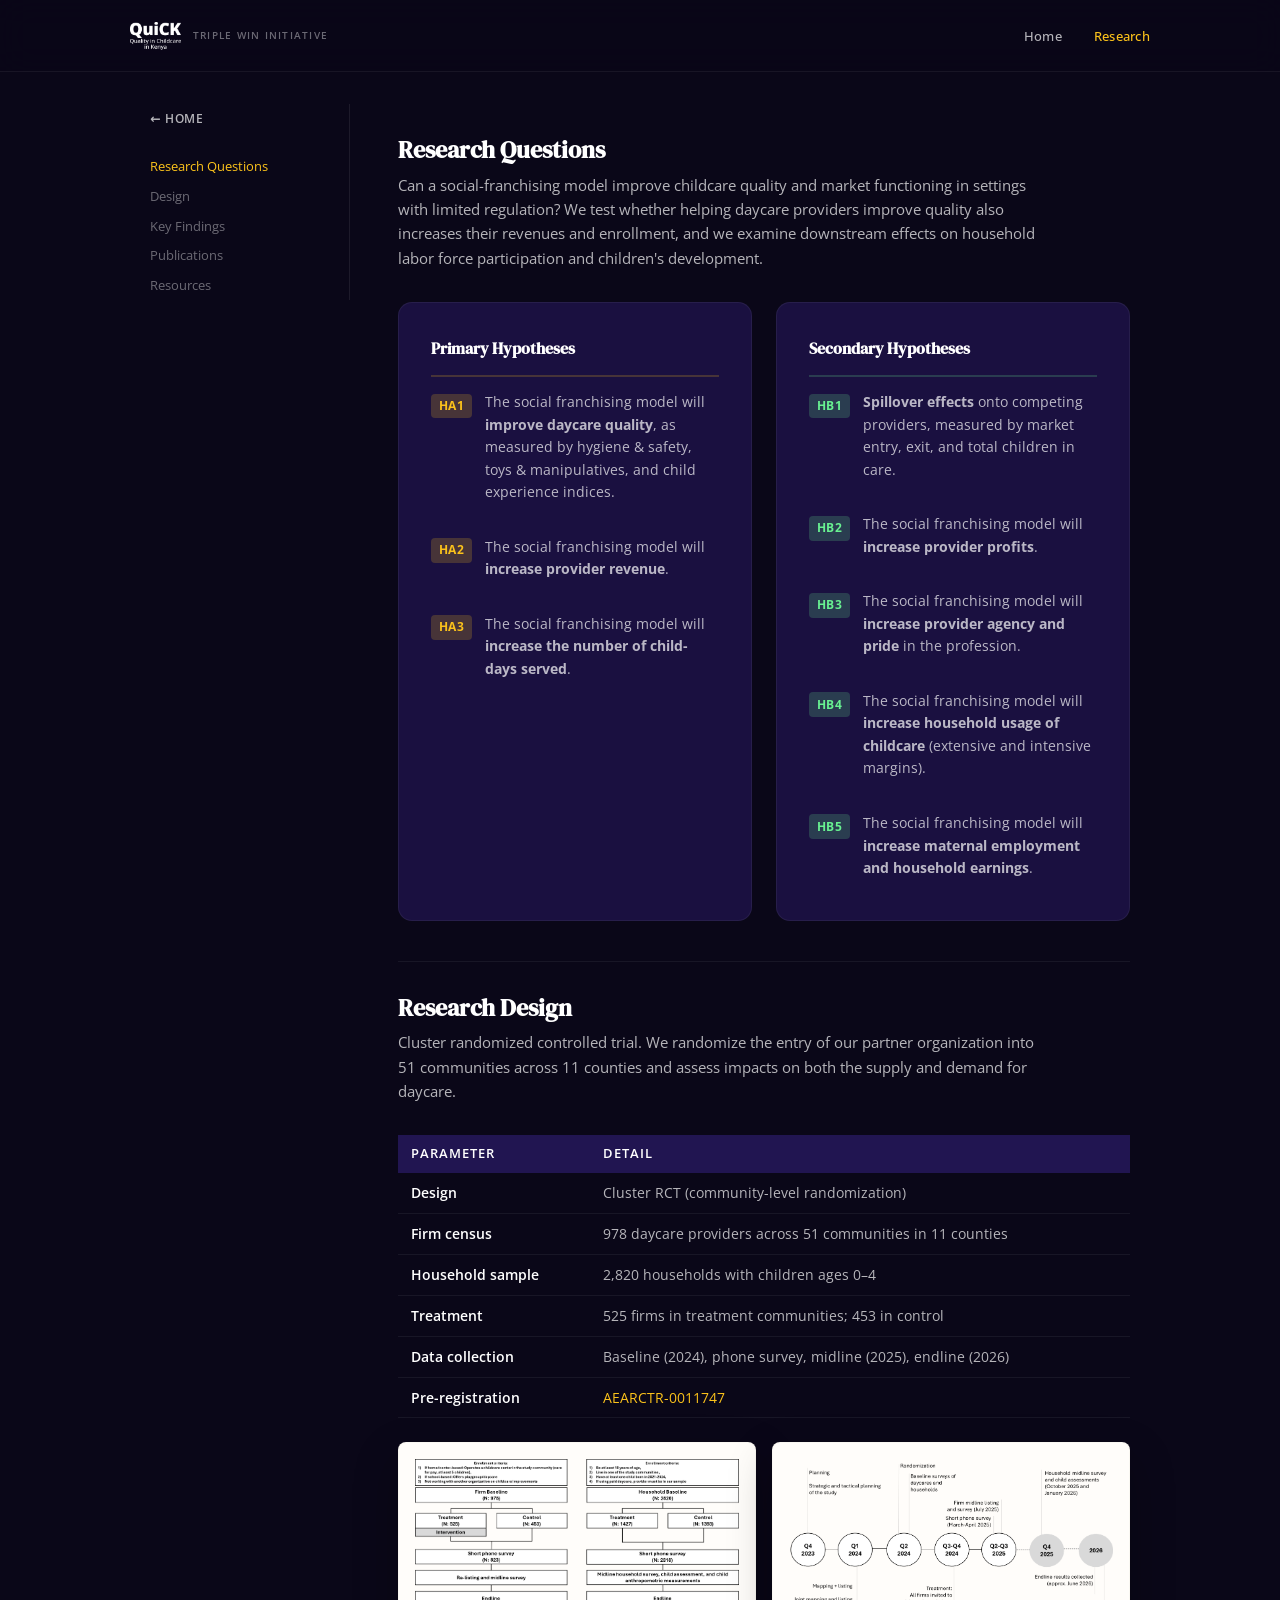
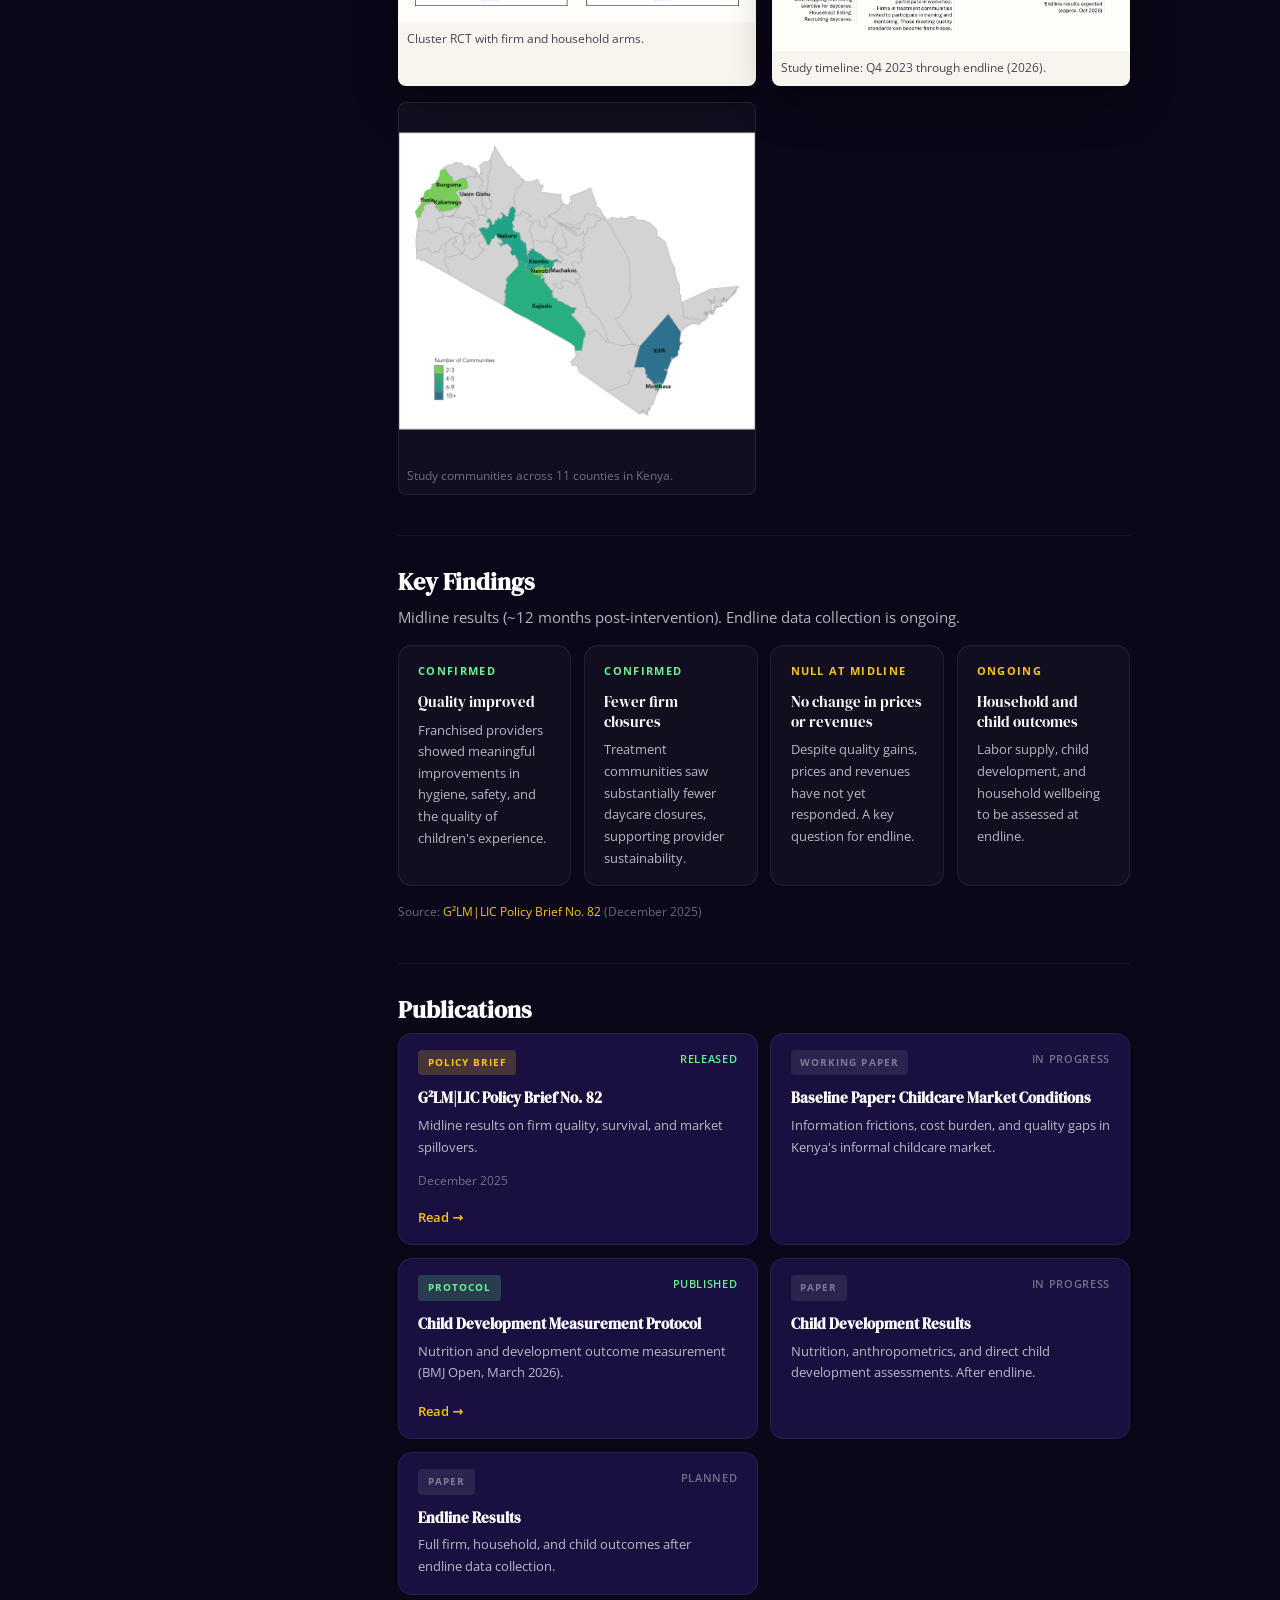
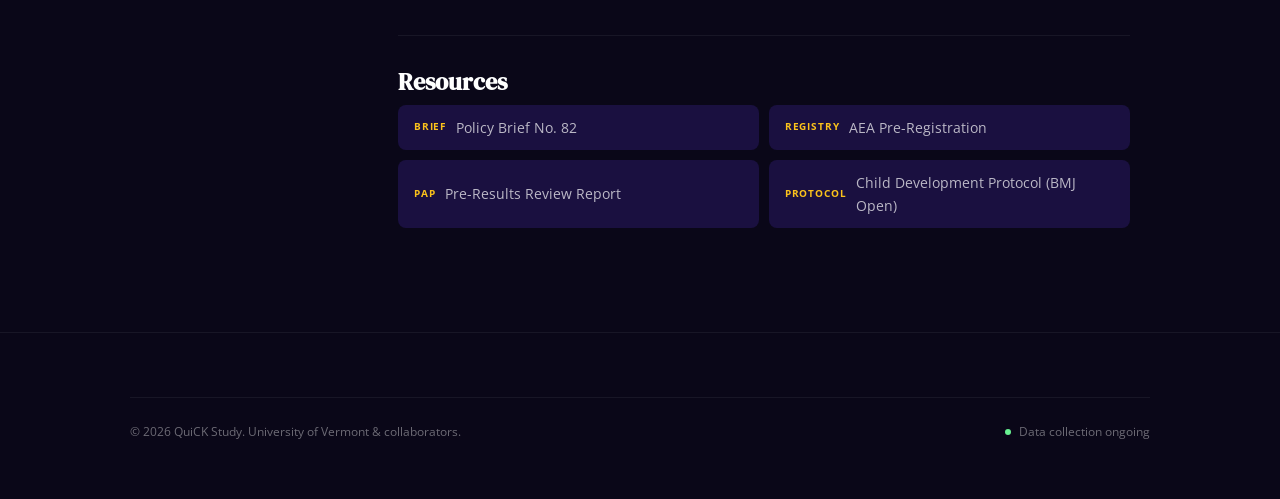
==== commit 34055715: "Redesign research page: sticky sidebar TOC, compact layout - Sticky left sidebar with section links " ====
--- a/research.html
+++ b/research.html
@@ -6,12 +6,135 @@
   <title>Research — QuiCK Study</title>
   <meta name="description" content="Research design, hypotheses, findings, and publications from the QuiCK randomized evaluation of social franchising for childcare in Kenya." />
 
-  <!-- Google Fonts -->
   <link rel="preconnect" href="https://fonts.googleapis.com" />
   <link rel="preconnect" href="https://fonts.gstatic.com" crossorigin />
   <link href="https://fonts.googleapis.com/css2?family=DM+Serif+Display:ital@0;1&family=Open+Sans:ital,wght@0,300;0,400;0,500;0,600;0,700;1,400&display=swap" rel="stylesheet" />
 
   <link rel="stylesheet" href="assets/css/style.css">
+  <style>
+    /* ===== Research page overrides ===== */
+    .r-layout {
+      display: grid;
+      grid-template-columns: 200px 1fr;
+      gap: 3rem;
+      max-width: 1100px;
+      margin: 0 auto;
+      padding: calc(var(--nav-height) + 2rem) var(--container-pad) 4rem;
+    }
+
+    .r-sidebar {
+      position: sticky;
+      top: calc(var(--nav-height) + 1.5rem);
+      align-self: start;
+      border-right: 1px solid rgba(255,255,255,0.08);
+      padding-right: 1.5rem;
+    }
+    .r-sidebar a {
+      display: block;
+      font-size: 0.82rem;
+      color: var(--color-white-40);
+      padding: 0.35rem 0;
+      text-decoration: none;
+      transition: color 0.2s;
+      line-height: 1.4;
+    }
+    .r-sidebar a:hover,
+    .r-sidebar a.active { color: var(--color-gold); }
+    .r-sidebar .back-link {
+      color: var(--color-white-70);
+      margin-bottom: 1.2rem;
+      font-weight: 600;
+      font-size: 0.78rem;
+      letter-spacing: 0.06em;
+      text-transform: uppercase;
+    }
+    .r-sidebar .back-link:hover { color: var(--color-gold); }
+
+    .r-main section {
+      padding: 2rem 0 2.5rem;
+      border-bottom: 1px solid rgba(255,255,255,0.06);
+    }
+    .r-main section:last-of-type { border-bottom: none; }
+
+    .r-main .section-title {
+      font-size: 1.5rem;
+      margin-bottom: 0.5rem;
+    }
+    .r-main .section-subtitle,
+    .r-main p {
+      font-size: 0.92rem;
+      line-height: 1.65;
+    }
+    .r-main .section-subtitle { margin-bottom: 1rem; }
+
+    .r-main h3 { font-size: 1rem; margin-bottom: 0.4rem; }
+
+    /* Tighter grids */
+    .r-main .questions-grid { gap: 1.5rem; }
+    .r-main .question-list li { padding: 0.5rem 0; font-size: 0.88rem; }
+    .r-main .design-table { font-size: 0.88rem; }
+    .r-main .design-table td,
+    .r-main .design-table th { padding: 0.5rem 0.8rem; }
+    .r-main .design-images { gap: 1rem; margin-top: 1.5rem; }
+    .r-main .figure-card { border-radius: var(--radius-sm); }
+    .r-main figcaption { font-size: 0.78rem; padding: 0.5rem; }
+    .r-main .status-grid { gap: 0.8rem; margin-top: 1rem; }
+    .r-main .status-card { padding: 1rem 1.2rem; }
+    .r-main .status-card-title { font-size: 0.95rem; }
+    .r-main .status-card p { font-size: 0.82rem; }
+    .r-main .pub-grid { gap: 0.8rem; }
+    .r-main .pub-card { padding: 1rem 1.2rem; }
+    .r-main .pub-card h3 { font-size: 0.95rem; }
+    .r-main .pub-card p { font-size: 0.82rem; }
+
+    .r-resources {
+      display: grid;
+      grid-template-columns: 1fr 1fr;
+      gap: 0.6rem;
+    }
+    .r-resource-link {
+      display: flex;
+      align-items: center;
+      gap: 0.6rem;
+      padding: 0.7rem 1rem;
+      background: var(--color-bg-card);
+      border-radius: var(--radius-sm);
+      text-decoration: none;
+      color: var(--color-white-70);
+      font-size: 0.85rem;
+      transition: var(--transition);
+    }
+    .r-resource-link:hover {
+      background: var(--color-purple);
+      color: var(--color-white);
+    }
+    .r-resource-link .r-tag {
+      font-size: 0.65rem;
+      font-weight: 700;
+      text-transform: uppercase;
+      letter-spacing: 0.08em;
+      color: var(--color-gold);
+      white-space: nowrap;
+    }
+
+    @media (max-width: 768px) {
+      .r-layout {
+        grid-template-columns: 1fr;
+        padding-top: calc(var(--nav-height) + 1rem);
+      }
+      .r-sidebar {
+        position: static;
+        border-right: none;
+        border-bottom: 1px solid rgba(255,255,255,0.08);
+        padding: 0 0 1rem;
+        display: flex;
+        flex-wrap: wrap;
+        gap: 0.3rem 1rem;
+      }
+      .r-sidebar .back-link { width: 100%; }
+      .r-resources { grid-template-columns: 1fr; }
+    }
+  </style>
 </head>
 
 <body>
@@ -20,18 +143,12 @@
   <nav class="nav">
     <div class="container">
       <a href="index.html" class="nav-logo" aria-label="QuiCK home">
-        <img src="assets/logos/quick-white-wordmark.png"
-             alt="QuiCK"
-             style="height:28px;">
+        <img src="assets/logos/quick-white-wordmark.png" alt="QuiCK" style="height:28px;">
         <span class="nav-logo-text">Triple Win Initiative</span>
       </a>
       <ul class="nav-links" id="nav-menu">
         <li><a href="index.html">Home</a></li>
-        <li><a href="#research">Questions</a></li>
-        <li><a href="#design">Design</a></li>
-        <li><a href="#findings">Findings</a></li>
-        <li><a href="#publications">Publications</a></li>
-        <li><a href="#resources">Resources</a></li>
+        <li><a href="research.html" style="color:var(--color-gold);">Research</a></li>
       </ul>
       <button class="nav-toggle" aria-label="Toggle navigation" aria-expanded="false" aria-controls="nav-menu">
         <span></span><span></span><span></span>
@@ -39,321 +156,177 @@
     </div>
   </nav>
 
-  <!-- ========== PAGE HEADER ========== -->
-  <section class="hero" id="hero" style="padding-bottom:clamp(40px,6vw,80px);">
-    <div class="container">
-      <h1 class="hero-tagline" style="font-size:clamp(1.8rem,4vw,2.8rem);">Research</h1>
-      <p class="hero-sub">
-        Study design, pre-registered hypotheses, and emerging findings from the QuiCK evaluation.
-      </p>
-    </div>
-  </section>
-
-  <!-- ========== RESEARCH QUESTIONS ========== -->
-  <section class="questions" id="research">
-    <div class="container">
-      <h2 class="section-title">Research Questions</h2>
-      <p class="section-subtitle" style="margin-bottom: 1.5rem;">
-        Can a social-franchising model improve childcare quality and market functioning in settings with limited regulation? We test whether helping daycare providers improve quality also increases their revenues and enrollment, and we examine downstream effects on household labor force participation and children's development.
-      </p>
-
-      <div class="questions-grid">
-        <div class="question-group primary">
-          <h3>Primary Hypotheses</h3>
-          <ul class="question-list">
-            <li>
-              <span class="question-id">HA1</span>
-              <span>The social franchising model will <strong>improve daycare quality</strong>, as measured by hygiene &amp; safety, toys &amp; manipulatives, and child experience indices.</span>
-            </li>
-            <li>
-              <span class="question-id">HA2</span>
-              <span>The social franchising model will <strong>increase provider revenue</strong>.</span>
-            </li>
-            <li>
-              <span class="question-id">HA3</span>
-              <span>The social franchising model will <strong>increase the number of child-days served</strong>.</span>
-            </li>
-          </ul>
-        </div>
-
-        <div class="question-group secondary">
-          <h3>Secondary Hypotheses</h3>
-          <ul class="question-list">
-            <li>
-              <span class="question-id">HB1</span>
-              <span><strong>Spillover effects</strong> onto competing providers, measured by market entry, exit, and total children in care.</span>
-            </li>
-            <li>
-              <span class="question-id">HB2</span>
-              <span>The social franchising model will <strong>increase provider profits</strong>.</span>
-            </li>
-            <li>
-              <span class="question-id">HB3</span>
-              <span>The social franchising model will <strong>increase provider agency and pride</strong> in the profession.</span>
-            </li>
-            <li>
-              <span class="question-id">HB4</span>
-              <span>The social franchising model will <strong>increase household usage of childcare</strong> (extensive and intensive margins).</span>
-            </li>
-            <li>
-              <span class="question-id">HB5</span>
-              <span>The social franchising model will <strong>increase maternal employment and household earnings</strong>.</span>
-            </li>
-          </ul>
-        </div>
-      </div>
-    </div>
-  </section>
-
-  <!-- ========== RESEARCH DESIGN ========== -->
-  <section class="design" id="design">
-    <div class="container">
-      <h2 class="section-title">Research Design</h2>
-      <p class="section-subtitle">
-        We randomize the entry of our partner organization into communities and assess the impacts on both the supply and demand for daycare.
-      </p>
-
-      <div class="design-table-wrap">
-        <table class="design-table">
-          <thead>
-            <tr>
-              <th>Parameter</th>
-              <th>Detail</th>
-            </tr>
-          </thead>
-          <tbody>
-            <tr>
-              <td>Design</td>
-              <td>Cluster randomized controlled trial (community-level randomization)</td>
-            </tr>
-            <tr>
-              <td>Firm census</td>
-              <td>978 daycare providers across 51 communities in 11 counties</td>
-            </tr>
-            <tr>
-              <td>Household sample</td>
-              <td>2,820 households with children ages 0–4</td>
-            </tr>
-            <tr>
-              <td>Treatment</td>
-              <td>525 firms in treatment communities; 453 firms in control</td>
-            </tr>
-            <tr>
-              <td>Data collection</td>
-              <td>Baseline (2024), phone survey, midline (2025), endline (2026)</td>
-            </tr>
-            <tr>
-              <td>Pre-registration</td>
-              <td><a href="https://www.socialscienceregistry.org/trials/11747" target="_blank" rel="noopener">AEA Registry: AEARCTR-0011747</a></td>
-            </tr>
-          </tbody>
-        </table>
-      </div>
-
-      <div class="design-images">
-        <figure class="figure-card light-panel">
-          <img src="assets/images/project/Study_Design_202510.png"
-               alt="Study design figure"
-               loading="lazy">
-          <figcaption>Study design: cluster randomized trial with firm and household arms.</figcaption>
-        </figure>
-        <figure class="figure-card light-panel">
-          <img src="assets/images/project/Study_Timeline_202510.png"
-               alt="Study timeline"
-               loading="lazy">
-          <figcaption>Study timeline from planning (Q4 2023) through endline (2026).</figcaption>
-        </figure>
-        <figure class="figure-card">
-          <img src="assets/images/project/DEP_BL_Community_Map.png"
-               alt="Community map for the QuiCK study"
-               loading="lazy">
-          <figcaption>Study communities across 11 counties in Kenya.</figcaption>
-        </figure>
-      </div>
-    </div>
-  </section>
-
-  <!-- ========== KEY FINDINGS ========== -->
-  <section class="current-status" id="findings">
-    <div class="container">
-      <h2 class="section-title">Key Findings</h2>
-      <p class="section-subtitle">
-        Midline results from approximately 12 months after the intervention. Endline data collection is ongoing.
-      </p>
-
-      <div class="status-grid">
-        <div class="status-card">
-          <div class="status-card-label" style="color:var(--color-mint);">Confirmed</div>
-          <div class="status-card-title">Quality improved</div>
-          <p>Franchised providers showed meaningful improvements in hygiene, safety, and the quality of children's experience.</p>
-        </div>
-        <div class="status-card">
-          <div class="status-card-label" style="color:var(--color-mint);">Confirmed</div>
-          <div class="status-card-title">Fewer firm closures</div>
-          <p>Treatment communities saw substantially fewer daycare closures, suggesting the model supports provider sustainability.</p>
-        </div>
-        <div class="status-card">
-          <div class="status-card-label" style="color:var(--color-gold);">Null at midline</div>
-          <div class="status-card-title">No change in prices or revenues</div>
-          <p>Despite quality improvements, prices and revenues have not yet responded. Whether this changes with longer exposure is a key question for endline.</p>
-        </div>
-        <div class="status-card">
-          <div class="status-card-label">Ongoing</div>
-          <div class="status-card-title">Household and child outcomes</div>
-          <p>Impacts on maternal labor supply, child development, and household wellbeing will be assessed at endline.</p>
-        </div>
-      </div>
-
-      <p class="problem-source" style="margin-top:1.5rem;">
-        Source: <a href="assets/pdf/GLMLIC-Policy-Brief_082.pdf" target="_blank" rel="noopener">G²LM|LIC Policy Brief No. 82</a> (December 2025)
-      </p>
-    </div>
-  </section>
-
-  <!-- ========== PUBLICATIONS ========== -->
-  <section class="publications" id="publications">
-    <div class="container">
-      <div class="pub-header">
+  <div class="r-layout">
+
+    <!-- ===== SIDEBAR ===== -->
+    <aside class="r-sidebar">
+      <a href="index.html" class="back-link">&larr; Home</a>
+      <a href="#research">Research Questions</a>
+      <a href="#design">Design</a>
+      <a href="#findings">Key Findings</a>
+      <a href="#publications">Publications</a>
+      <a href="#resources">Resources</a>
+    </aside>
+
+    <!-- ===== MAIN CONTENT ===== -->
+    <main class="r-main">
+
+      <section id="research">
+        <h2 class="section-title">Research Questions</h2>
+        <p class="section-subtitle">
+          Can a social-franchising model improve childcare quality and market functioning in settings with limited regulation? We test whether helping daycare providers improve quality also increases their revenues and enrollment, and we examine downstream effects on household labor force participation and children's development.
+        </p>
+
+        <div class="questions-grid">
+          <div class="question-group primary">
+            <h3>Primary Hypotheses</h3>
+            <ul class="question-list">
+              <li><span class="question-id">HA1</span> <span>The social franchising model will <strong>improve daycare quality</strong>, as measured by hygiene &amp; safety, toys &amp; manipulatives, and child experience indices.</span></li>
+              <li><span class="question-id">HA2</span> <span>The social franchising model will <strong>increase provider revenue</strong>.</span></li>
+              <li><span class="question-id">HA3</span> <span>The social franchising model will <strong>increase the number of child-days served</strong>.</span></li>
+            </ul>
+          </div>
+          <div class="question-group secondary">
+            <h3>Secondary Hypotheses</h3>
+            <ul class="question-list">
+              <li><span class="question-id">HB1</span> <span><strong>Spillover effects</strong> onto competing providers, measured by market entry, exit, and total children in care.</span></li>
+              <li><span class="question-id">HB2</span> <span>The social franchising model will <strong>increase provider profits</strong>.</span></li>
+              <li><span class="question-id">HB3</span> <span>The social franchising model will <strong>increase provider agency and pride</strong> in the profession.</span></li>
+              <li><span class="question-id">HB4</span> <span>The social franchising model will <strong>increase household usage of childcare</strong> (extensive and intensive margins).</span></li>
+              <li><span class="question-id">HB5</span> <span>The social franchising model will <strong>increase maternal employment and household earnings</strong>.</span></li>
+            </ul>
+          </div>
+        </div>
+      </section>
+
+      <section id="design">
+        <h2 class="section-title">Research Design</h2>
+        <p class="section-subtitle">
+          Cluster randomized controlled trial. We randomize the entry of our partner organization into 51 communities across 11 counties and assess impacts on both the supply and demand for daycare.
+        </p>
+
+        <div class="design-table-wrap">
+          <table class="design-table">
+            <thead><tr><th>Parameter</th><th>Detail</th></tr></thead>
+            <tbody>
+              <tr><td>Design</td><td>Cluster RCT (community-level randomization)</td></tr>
+              <tr><td>Firm census</td><td>978 daycare providers across 51 communities in 11 counties</td></tr>
+              <tr><td>Household sample</td><td>2,820 households with children ages 0–4</td></tr>
+              <tr><td>Treatment</td><td>525 firms in treatment communities; 453 in control</td></tr>
+              <tr><td>Data collection</td><td>Baseline (2024), phone survey, midline (2025), endline (2026)</td></tr>
+              <tr><td>Pre-registration</td><td><a href="https://www.socialscienceregistry.org/trials/11747" target="_blank" rel="noopener">AEARCTR-0011747</a></td></tr>
+            </tbody>
+          </table>
+        </div>
+
+        <div class="design-images">
+          <figure class="figure-card light-panel">
+            <img src="assets/images/project/Study_Design_202510.png" alt="Study design figure" loading="lazy">
+            <figcaption>Cluster RCT with firm and household arms.</figcaption>
+          </figure>
+          <figure class="figure-card light-panel">
+            <img src="assets/images/project/Study_Timeline_202510.png" alt="Study timeline" loading="lazy">
+            <figcaption>Study timeline: Q4 2023 through endline (2026).</figcaption>
+          </figure>
+          <figure class="figure-card">
+            <img src="assets/images/project/DEP_BL_Community_Map.png" alt="Community map" loading="lazy">
+            <figcaption>Study communities across 11 counties in Kenya.</figcaption>
+          </figure>
+        </div>
+      </section>
+
+      <section id="findings">
+        <h2 class="section-title">Key Findings</h2>
+        <p class="section-subtitle">Midline results (~12 months post-intervention). Endline data collection is ongoing.</p>
+
+        <div class="status-grid">
+          <div class="status-card">
+            <div class="status-card-label" style="color:var(--color-mint);">Confirmed</div>
+            <div class="status-card-title">Quality improved</div>
+            <p>Franchised providers showed meaningful improvements in hygiene, safety, and the quality of children's experience.</p>
+          </div>
+          <div class="status-card">
+            <div class="status-card-label" style="color:var(--color-mint);">Confirmed</div>
+            <div class="status-card-title">Fewer firm closures</div>
+            <p>Treatment communities saw substantially fewer daycare closures, supporting provider sustainability.</p>
+          </div>
+          <div class="status-card">
+            <div class="status-card-label" style="color:var(--color-gold);">Null at midline</div>
+            <div class="status-card-title">No change in prices or revenues</div>
+            <p>Despite quality gains, prices and revenues have not yet responded. A key question for endline.</p>
+          </div>
+          <div class="status-card">
+            <div class="status-card-label">Ongoing</div>
+            <div class="status-card-title">Household and child outcomes</div>
+            <p>Labor supply, child development, and household wellbeing to be assessed at endline.</p>
+          </div>
+        </div>
+
+        <p style="font-size:0.78rem;color:var(--color-white-40);margin-top:1rem;">
+          Source: <a href="assets/pdf/GLMLIC-Policy-Brief_082.pdf" target="_blank" rel="noopener">G²LM|LIC Policy Brief No. 82</a> (December 2025)
+        </p>
+      </section>
+
+      <section id="publications">
         <h2 class="section-title">Publications</h2>
-        <p class="section-subtitle">
-          The QuiCK study generates evidence across two linked domains: the childcare market and children's health and development. We report results as they become available.
-        </p>
-      </div>
-
-      <div class="pub-grid">
-
-        <!-- Policy Brief -->
-        <div class="pub-card">
-          <div class="pub-card-top">
-            <span class="tag">Policy Brief</span>
-            <span class="status released">Released</span>
-          </div>
-          <h3>G²LM|LIC Policy Brief No. 82</h3>
-          <p>Midline results on firm quality, survival, and market-level spillovers from the social franchising intervention.</p>
-          <div class="pub-meta">Released December 2025</div>
-          <a href="assets/pdf/GLMLIC-Policy-Brief_082.pdf" target="_blank" rel="noopener" class="pub-card-link">
-            Read policy brief &rarr;
+
+        <div class="pub-grid">
+          <div class="pub-card">
+            <div class="pub-card-top"><span class="tag">Policy Brief</span> <span class="status released">Released</span></div>
+            <h3>G²LM|LIC Policy Brief No. 82</h3>
+            <p>Midline results on firm quality, survival, and market spillovers.</p>
+            <div class="pub-meta">December 2025</div>
+            <a href="assets/pdf/GLMLIC-Policy-Brief_082.pdf" target="_blank" rel="noopener" class="pub-card-link">Read &rarr;</a>
+          </div>
+          <div class="pub-card">
+            <div class="pub-card-top"><span class="tag wip">Working Paper</span> <span class="status">In Progress</span></div>
+            <h3>Baseline Paper: Childcare Market Conditions</h3>
+            <p>Information frictions, cost burden, and quality gaps in Kenya's informal childcare market.</p>
+          </div>
+          <div class="pub-card">
+            <div class="pub-card-top"><span class="tag forthcoming">Protocol</span> <span class="status released">Published</span></div>
+            <h3>Child Development Measurement Protocol</h3>
+            <p>Nutrition and development outcome measurement (BMJ Open, March 2026).</p>
+            <a href="https://bmjopen.bmj.com/content/16/3/e112224" target="_blank" rel="noopener" class="pub-card-link">Read &rarr;</a>
+          </div>
+          <div class="pub-card">
+            <div class="pub-card-top"><span class="tag wip">Paper</span> <span class="status">In Progress</span></div>
+            <h3>Child Development Results</h3>
+            <p>Nutrition, anthropometrics, and direct child development assessments. After endline.</p>
+          </div>
+          <div class="pub-card">
+            <div class="pub-card-top"><span class="tag wip">Paper</span> <span class="status">Planned</span></div>
+            <h3>Endline Results</h3>
+            <p>Full firm, household, and child outcomes after endline data collection.</p>
+          </div>
+        </div>
+      </section>
+
+      <section id="resources">
+        <h2 class="section-title">Resources</h2>
+        <div class="r-resources">
+          <a href="assets/pdf/GLMLIC-Policy-Brief_082.pdf" target="_blank" rel="noopener" class="r-resource-link">
+            <span class="r-tag">Brief</span> Policy Brief No. 82
           </a>
-        </div>
-
-        <!-- Baseline paper -->
-        <div class="pub-card">
-          <div class="pub-card-top">
-            <span class="tag wip">Working Paper</span>
-            <span class="status">Work in Progress</span>
-          </div>
-          <h3>Baseline Paper: Childcare Market Conditions</h3>
-          <p>Information frictions, cost burden, quality gaps, and the "lemons" dynamics of Kenya's informal childcare market.</p>
-          <div class="pub-meta">Working paper draft in progress</div>
-        </div>
-
-        <!-- Protocol paper -->
-        <div class="pub-card">
-          <div class="pub-card-top">
-            <span class="tag forthcoming">Protocol Paper</span>
-            <span class="status released">Published — BMJ Open</span>
-          </div>
-          <h3>Child Development Measurement Protocol</h3>
-          <p>Methods for measuring child nutrition and development outcomes (IDELA) within the QuiCK evaluation.</p>
-          <div class="pub-meta">Published March 2026</div>
-          <a href="https://bmjopen.bmj.com/content/16/3/e112224" target="_blank" rel="noopener" class="pub-card-link">
-            Read at BMJ Open &rarr;
+          <a href="https://www.socialscienceregistry.org/trials/11747" target="_blank" rel="noopener" class="r-resource-link">
+            <span class="r-tag">Registry</span> AEA Pre-Registration
           </a>
-        </div>
-
-        <!-- Child development results -->
-        <div class="pub-card">
-          <div class="pub-card-top">
-            <span class="tag wip">Paper</span>
-            <span class="status">In Progress</span>
-          </div>
-          <h3>Child Development Results</h3>
-          <p>Planned results on child nutrition, anthropometrics, and direct assessments of child development outcomes.</p>
-          <div class="pub-meta">Analysis will follow endline completion</div>
-        </div>
-
-        <!-- Endline -->
-        <div class="pub-card">
-          <div class="pub-card-top">
-            <span class="tag wip">Paper</span>
-            <span class="status">Planned After Endline</span>
-          </div>
-          <h3>Endline Results</h3>
-          <p>Full firm, household, and child outcomes — firm quality, competition, sustainability, mothers' economic opportunities, and child development.</p>
-          <div class="pub-meta">Comprehensive results paper after endline data collection and analysis</div>
-        </div>
-
-      </div>
-    </div>
-  </section>
-
-  <!-- ========== RESOURCES ========== -->
-  <section class="resources" id="resources" style="padding:var(--section-pad) 0;">
-    <div class="container">
-      <h2 class="section-title">Resources</h2>
-      <p class="section-subtitle" style="margin-bottom:2rem;">
-        Key documents for researchers and policymakers.
-      </p>
-      <div style="display:grid;grid-template-columns:repeat(auto-fit,minmax(240px,1fr));gap:1rem;">
-        <a href="assets/pdf/GLMLIC-Policy-Brief_082.pdf" target="_blank" rel="noopener" class="pub-card" style="text-decoration:none;display:block;">
-          <div class="pub-card-top"><span class="tag">Policy Brief</span></div>
-          <h3>G²LM|LIC Policy Brief No. 82</h3>
-          <p>Midline results on firm quality, survival, and market spillovers.</p>
-        </a>
-        <a href="https://www.socialscienceregistry.org/trials/11747" target="_blank" rel="noopener" class="pub-card" style="text-decoration:none;display:block;">
-          <div class="pub-card-top"><span class="tag">Registration</span></div>
-          <h3>AEA Pre-Registration</h3>
-          <p>AEARCTR-0011747 — pre-registered hypotheses and analysis plan.</p>
-        </a>
-        <a href="assets/pdf/DEP_Baseline_and_PAP_April24.pdf" target="_blank" rel="noopener" class="pub-card" style="text-decoration:none;display:block;">
-          <div class="pub-card-top"><span class="tag">Pre-Results</span></div>
-          <h3>Pre-Results Review Report</h3>
-          <p>Pre-analysis plan submitted to the Journal of Development Economics.</p>
-        </a>
-        <a href="https://bmjopen.bmj.com/content/16/3/e112224" target="_blank" rel="noopener" class="pub-card" style="text-decoration:none;display:block;">
-          <div class="pub-card-top"><span class="tag forthcoming">Published</span></div>
-          <h3>Child Development Protocol</h3>
-          <p>Measurement protocol for nutrition and development outcomes (BMJ Open).</p>
-        </a>
-      </div>
-    </div>
-  </section>
+          <a href="assets/pdf/DEP_Baseline_and_PAP_April24.pdf" target="_blank" rel="noopener" class="r-resource-link">
+            <span class="r-tag">PAP</span> Pre-Results Review Report
+          </a>
+          <a href="https://bmjopen.bmj.com/content/16/3/e112224" target="_blank" rel="noopener" class="r-resource-link">
+            <span class="r-tag">Protocol</span> Child Development Protocol (BMJ Open)
+          </a>
+        </div>
+      </section>
+
+    </main>
+  </div>
 
   <!-- ========== FOOTER ========== -->
   <footer class="footer">
     <div class="container">
-      <div class="footer-grid">
-        <div class="footer-brand">
-          <img src="assets/logos/quick-logomark-white.png"
-               alt="QuiCK"
-               style="height:28px;">
-          <p class="footer-tagline">Quality Childcare in Kenya</p>
-          <p class="footer-tagline">A study of the Triple Win Initiative</p>
-          <div class="footer-twi">
-            <img src="assets/logos/twi-white-logo.png"
-                 alt="Triple Win Initiative">
-          </div>
-        </div>
-        <div>
-          <h4>Resources</h4>
-          <ul class="footer-links">
-            <li><a href="assets/pdf/GLMLIC-Policy-Brief_082.pdf" target="_blank" rel="noopener">Policy Brief</a></li>
-            <li><a href="https://www.socialscienceregistry.org/trials/11747" target="_blank" rel="noopener">Pre-Analysis Plan</a></li>
-            <li><a href="assets/pdf/DEP_Baseline_and_PAP_April24.pdf" target="_blank" rel="noopener">Pre-Results Report</a></li>
-            <li><a href="https://bmjopen.bmj.com/content/16/3/e112224" target="_blank" rel="noopener">Child Development Protocol</a></li>
-          </ul>
-        </div>
-        <div>
-          <h4>Team</h4>
-          <ul class="footer-links">
-            <li><a href="https://eabeam.github.io" target="_blank" rel="noopener">Emily Beam (UVM)</a></li>
-            <li><a href="https://sites.google.com/site/fitzpatrickanne/home" target="_blank" rel="noopener">Anne Fitzpatrick (OSU)</a></li>
-            <li><a href="https://sites.google.com/view/maira-reimao/home" target="_blank" rel="noopener">Maira Emy Reimão (Villanova)</a></li>
-            <li><a href="https://poverty-action.org/" target="_blank" rel="noopener">IPA Kenya</a></li>
-          </ul>
-        </div>
-      </div>
-      <div class="footer-bottom">
+      <div class="footer-bottom" style="padding:1.5rem 0;">
         <span>&copy; 2026 QuiCK Study. University of Vermont &amp; collaborators.</span>
         <div class="footer-status">
           <span class="footer-status-dot"></span>
@@ -364,21 +337,28 @@
   </footer>
 
   <script>
+    // Highlight active sidebar link on scroll
+    const sections = document.querySelectorAll('.r-main section');
+    const sidebarLinks = document.querySelectorAll('.r-sidebar a:not(.back-link)');
+    const observer = new IntersectionObserver((entries) => {
+      entries.forEach(entry => {
+        if (entry.isIntersecting) {
+          sidebarLinks.forEach(l => l.classList.remove('active'));
+          const active = document.querySelector(`.r-sidebar a[href="#${entry.target.id}"]`);
+          if (active) active.classList.add('active');
+        }
+      });
+    }, { rootMargin: '-20% 0px -70% 0px' });
+    sections.forEach(s => observer.observe(s));
+
+    // Mobile nav toggle
     const navToggle = document.querySelector('.nav-toggle');
     const navMenu = document.querySelector('#nav-menu');
-
     if (navToggle && navMenu) {
       navToggle.addEventListener('click', () => {
         const isOpen = navMenu.classList.toggle('open');
         navToggle.setAttribute('aria-expanded', String(isOpen));
       });
-
-      navMenu.querySelectorAll('a').forEach((link) => {
-        link.addEventListener('click', () => {
-          navMenu.classList.remove('open');
-          navToggle.setAttribute('aria-expanded', 'false');
-        });
-      });
     }
   </script>
 
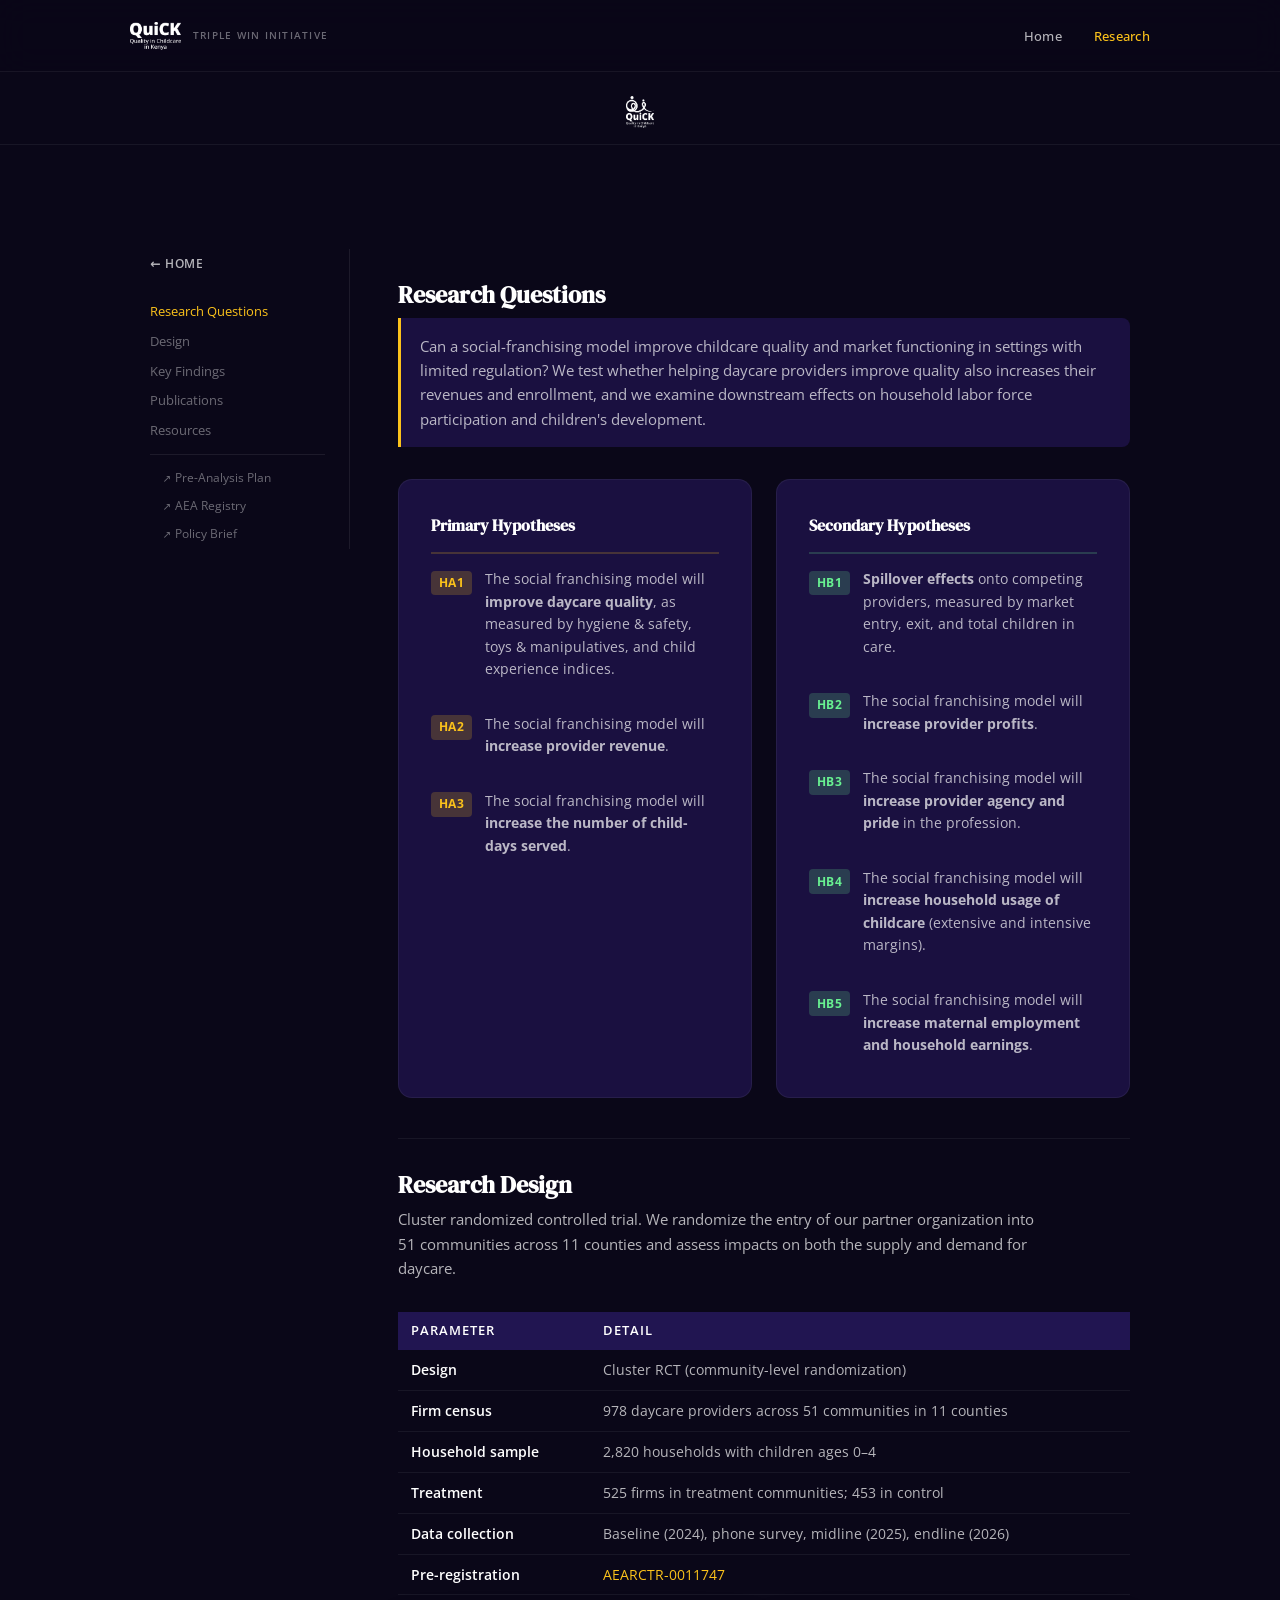
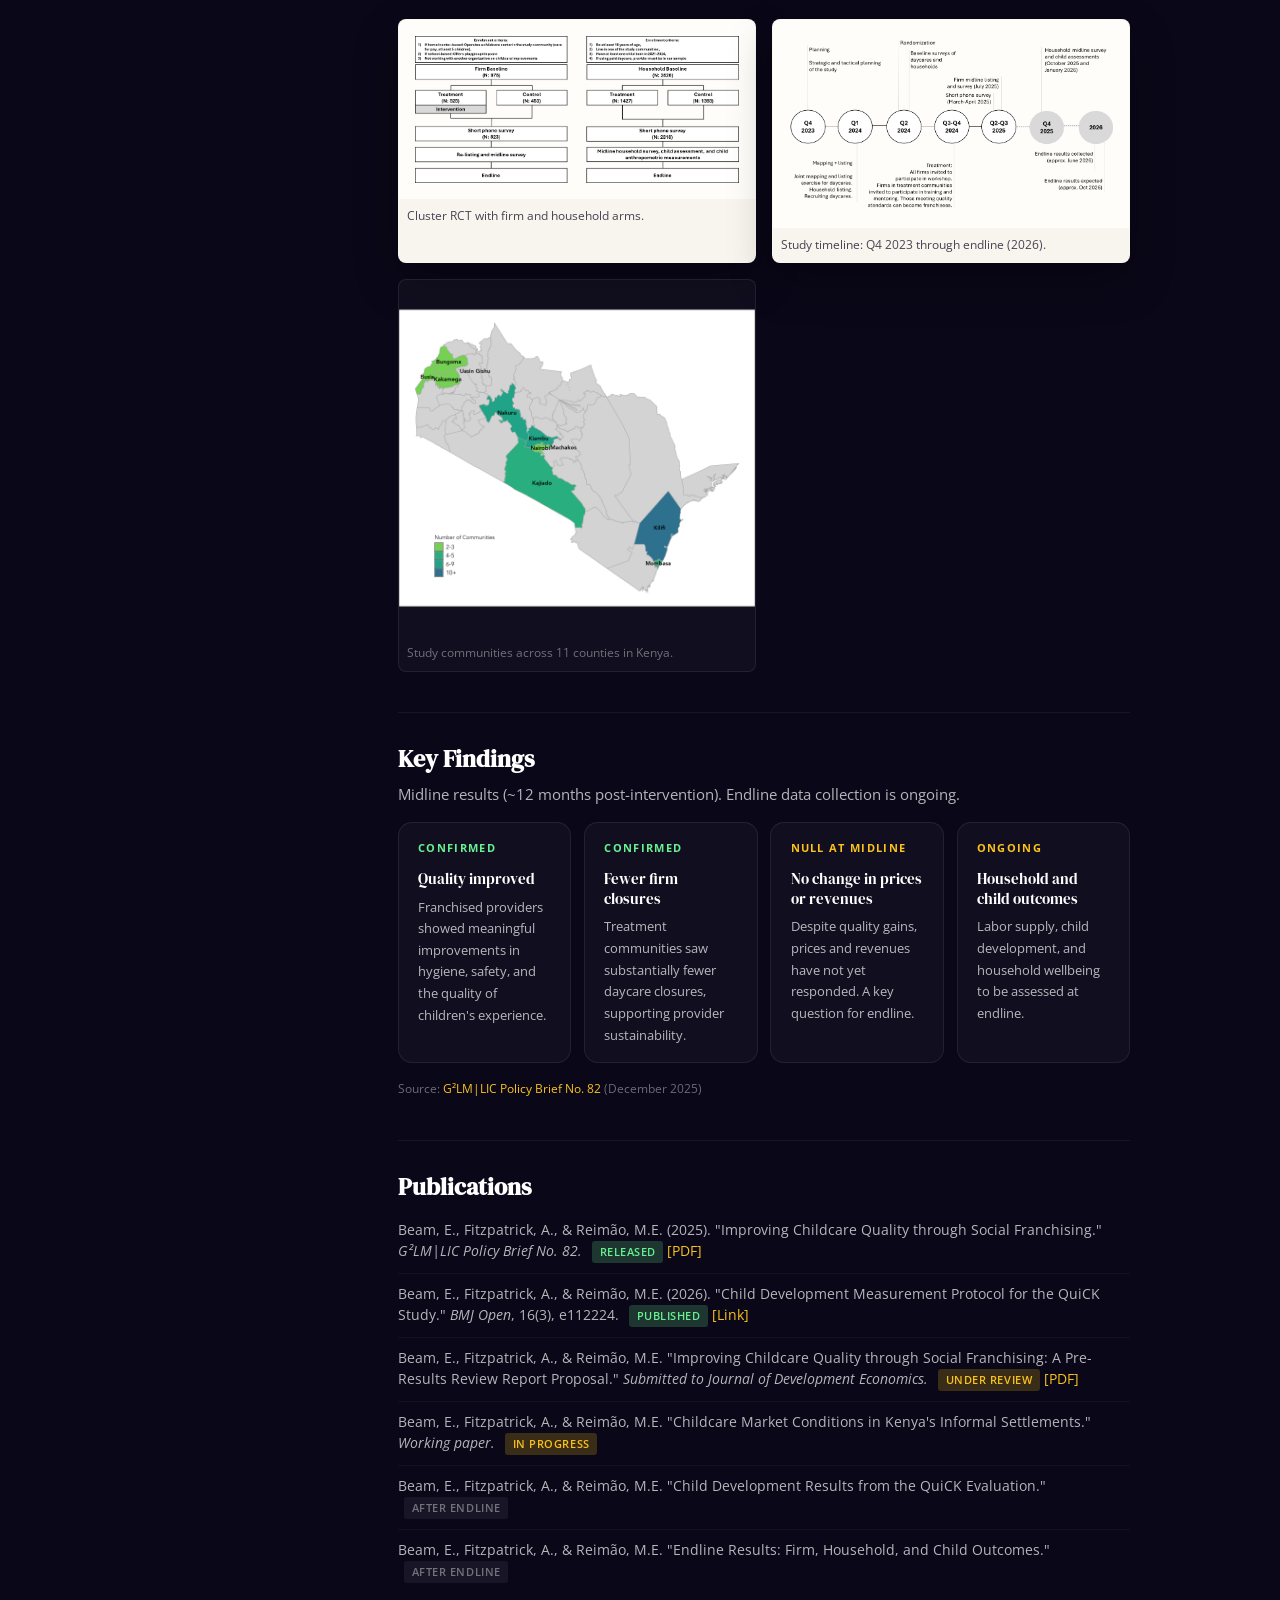
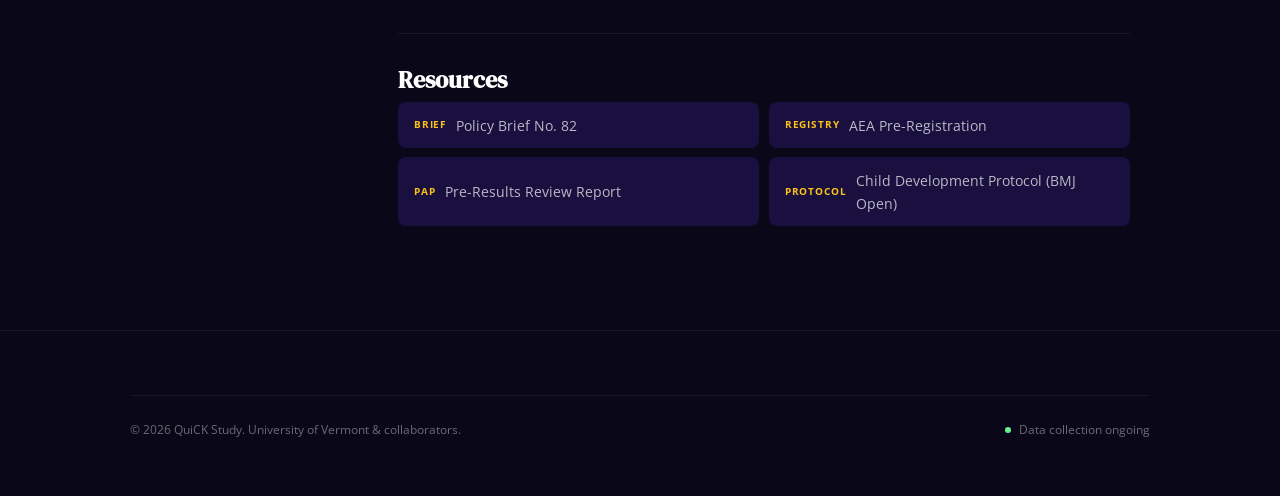
==== commit b5a133dc: "Tighten both pages: nav CTA, sidebar links, bibliography, callout Main page: - "For Researchers" as " ====
--- a/research.html
+++ b/research.html
@@ -87,6 +87,61 @@
     .r-main .pub-card h3 { font-size: 0.95rem; }
     .r-main .pub-card p { font-size: 0.82rem; }
 
+    .r-header {
+      padding: calc(var(--nav-height) + 1.5rem) 0 1rem;
+      text-align: center;
+      border-bottom: 1px solid rgba(255,255,255,0.06);
+    }
+    .r-header img { height: 32px; margin: 0 auto; }
+
+    .r-callout {
+      background: var(--color-bg-card);
+      border-left: 3px solid var(--color-gold);
+      padding: 1rem 1.2rem;
+      border-radius: 0 var(--radius-sm) var(--radius-sm) 0;
+      margin-bottom: 1.5rem;
+      font-size: 0.92rem;
+      line-height: 1.65;
+      color: var(--color-white-70);
+    }
+
+    .r-sidebar-divider {
+      height: 1px;
+      background: rgba(255,255,255,0.08);
+      margin: 0.6rem 0;
+    }
+    .r-sidebar .sub-link {
+      font-size: 0.75rem;
+      padding-left: 0.8rem;
+      color: var(--color-white-40);
+    }
+    .r-sidebar .sub-link::before {
+      content: '↗ ';
+      font-size: 0.65rem;
+    }
+
+    .r-bib-list { list-style: none; padding: 0; }
+    .r-bib-list li {
+      padding: 0.6rem 0;
+      border-bottom: 1px solid rgba(255,255,255,0.04);
+      font-size: 0.85rem;
+      line-height: 1.55;
+    }
+    .r-bib-list li:last-child { border-bottom: none; }
+    .r-bib-status {
+      display: inline-block;
+      font-size: 0.7rem;
+      font-weight: 600;
+      text-transform: uppercase;
+      letter-spacing: 0.05em;
+      padding: 0.15rem 0.45rem;
+      border-radius: 3px;
+      margin-left: 0.4rem;
+    }
+    .r-bib-status.released { background: var(--color-mint-20); color: var(--color-mint); }
+    .r-bib-status.wip { background: var(--color-gold-20); color: var(--color-gold); }
+    .r-bib-status.planned { background: rgba(255,255,255,0.06); color: var(--color-white-40); }
+
     .r-resources {
       display: grid;
       grid-template-columns: 1fr 1fr;
@@ -156,6 +211,11 @@
     </div>
   </nav>
 
+  <!-- ========== HEADER ========== -->
+  <div class="r-header">
+    <img src="assets/logos/quick-white-logo.png" alt="QuiCK — Quality Childcare in Kenya">
+  </div>
+
   <div class="r-layout">
 
     <!-- ===== SIDEBAR ===== -->
@@ -166,6 +226,10 @@
       <a href="#findings">Key Findings</a>
       <a href="#publications">Publications</a>
       <a href="#resources">Resources</a>
+      <div class="r-sidebar-divider"></div>
+      <a href="assets/pdf/DEP_Baseline_and_PAP_April24.pdf" target="_blank" rel="noopener" class="sub-link">Pre-Analysis Plan</a>
+      <a href="https://www.socialscienceregistry.org/trials/11747" target="_blank" rel="noopener" class="sub-link">AEA Registry</a>
+      <a href="assets/pdf/GLMLIC-Policy-Brief_082.pdf" target="_blank" rel="noopener" class="sub-link">Policy Brief</a>
     </aside>
 
     <!-- ===== MAIN CONTENT ===== -->
@@ -173,9 +237,9 @@
 
       <section id="research">
         <h2 class="section-title">Research Questions</h2>
-        <p class="section-subtitle">
+        <div class="r-callout">
           Can a social-franchising model improve childcare quality and market functioning in settings with limited regulation? We test whether helping daycare providers improve quality also increases their revenues and enrollment, and we examine downstream effects on household labor force participation and children's development.
-        </p>
+        </div>
 
         <div class="questions-grid">
           <div class="question-group primary">
@@ -270,36 +334,35 @@
       <section id="publications">
         <h2 class="section-title">Publications</h2>
 
-        <div class="pub-grid">
-          <div class="pub-card">
-            <div class="pub-card-top"><span class="tag">Policy Brief</span> <span class="status released">Released</span></div>
-            <h3>G²LM|LIC Policy Brief No. 82</h3>
-            <p>Midline results on firm quality, survival, and market spillovers.</p>
-            <div class="pub-meta">December 2025</div>
-            <a href="assets/pdf/GLMLIC-Policy-Brief_082.pdf" target="_blank" rel="noopener" class="pub-card-link">Read &rarr;</a>
-          </div>
-          <div class="pub-card">
-            <div class="pub-card-top"><span class="tag wip">Working Paper</span> <span class="status">In Progress</span></div>
-            <h3>Baseline Paper: Childcare Market Conditions</h3>
-            <p>Information frictions, cost burden, and quality gaps in Kenya's informal childcare market.</p>
-          </div>
-          <div class="pub-card">
-            <div class="pub-card-top"><span class="tag forthcoming">Protocol</span> <span class="status released">Published</span></div>
-            <h3>Child Development Measurement Protocol</h3>
-            <p>Nutrition and development outcome measurement (BMJ Open, March 2026).</p>
-            <a href="https://bmjopen.bmj.com/content/16/3/e112224" target="_blank" rel="noopener" class="pub-card-link">Read &rarr;</a>
-          </div>
-          <div class="pub-card">
-            <div class="pub-card-top"><span class="tag wip">Paper</span> <span class="status">In Progress</span></div>
-            <h3>Child Development Results</h3>
-            <p>Nutrition, anthropometrics, and direct child development assessments. After endline.</p>
-          </div>
-          <div class="pub-card">
-            <div class="pub-card-top"><span class="tag wip">Paper</span> <span class="status">Planned</span></div>
-            <h3>Endline Results</h3>
-            <p>Full firm, household, and child outcomes after endline data collection.</p>
-          </div>
-        </div>
+        <ul class="r-bib-list">
+          <li>
+            Beam, E., Fitzpatrick, A., &amp; Reimão, M.E. (2025). "Improving Childcare Quality through Social Franchising." <em>G²LM|LIC Policy Brief No. 82.</em>
+            <span class="r-bib-status released">Released</span>
+            <a href="assets/pdf/GLMLIC-Policy-Brief_082.pdf" target="_blank" rel="noopener">[PDF]</a>
+          </li>
+          <li>
+            Beam, E., Fitzpatrick, A., &amp; Reimão, M.E. (2026). "Child Development Measurement Protocol for the QuiCK Study." <em>BMJ Open</em>, 16(3), e112224.
+            <span class="r-bib-status released">Published</span>
+            <a href="https://bmjopen.bmj.com/content/16/3/e112224" target="_blank" rel="noopener">[Link]</a>
+          </li>
+          <li>
+            Beam, E., Fitzpatrick, A., &amp; Reimão, M.E. "Improving Childcare Quality through Social Franchising: A Pre-Results Review Report Proposal." <em>Submitted to Journal of Development Economics.</em>
+            <span class="r-bib-status wip">Under Review</span>
+            <a href="assets/pdf/DEP_Baseline_and_PAP_April24.pdf" target="_blank" rel="noopener">[PDF]</a>
+          </li>
+          <li>
+            Beam, E., Fitzpatrick, A., &amp; Reimão, M.E. "Childcare Market Conditions in Kenya's Informal Settlements." <em>Working paper.</em>
+            <span class="r-bib-status wip">In Progress</span>
+          </li>
+          <li>
+            Beam, E., Fitzpatrick, A., &amp; Reimão, M.E. "Child Development Results from the QuiCK Evaluation."
+            <span class="r-bib-status planned">After Endline</span>
+          </li>
+          <li>
+            Beam, E., Fitzpatrick, A., &amp; Reimão, M.E. "Endline Results: Firm, Household, and Child Outcomes."
+            <span class="r-bib-status planned">After Endline</span>
+          </li>
+        </ul>
       </section>
 
       <section id="resources">
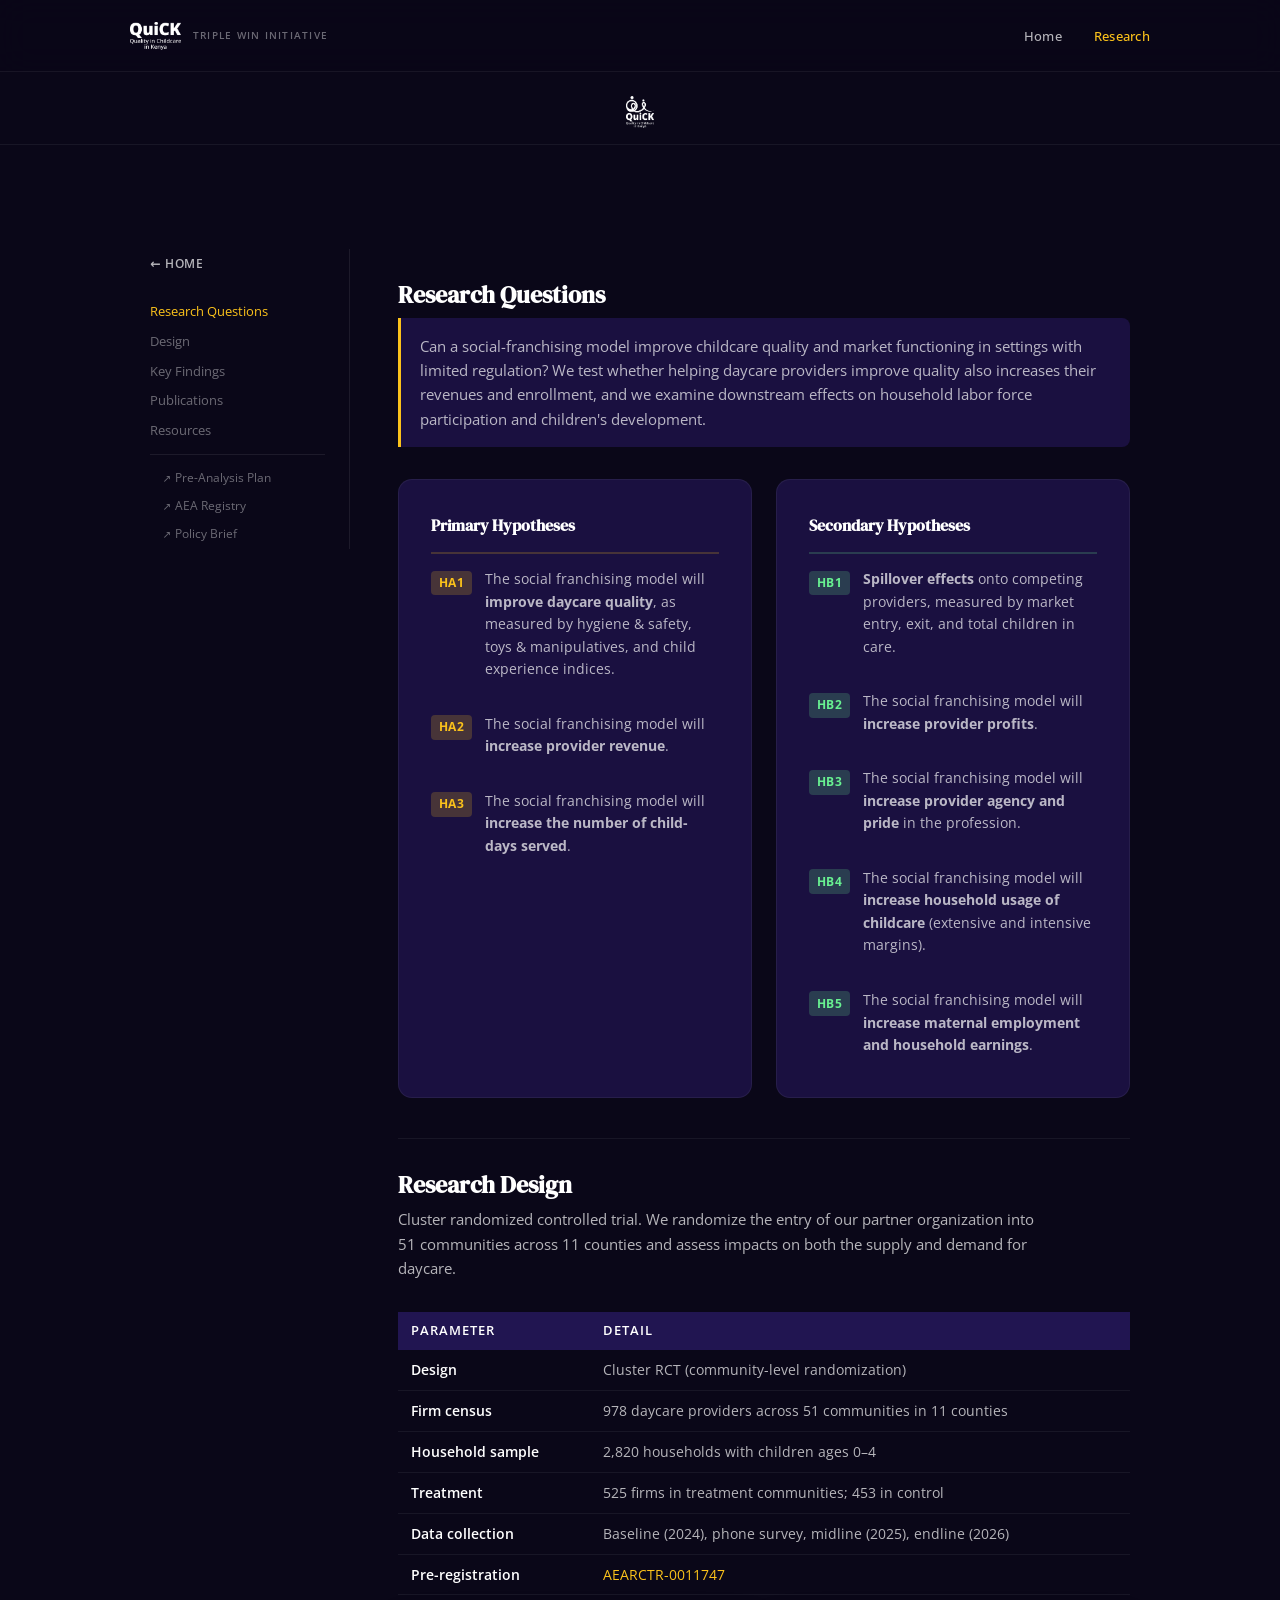
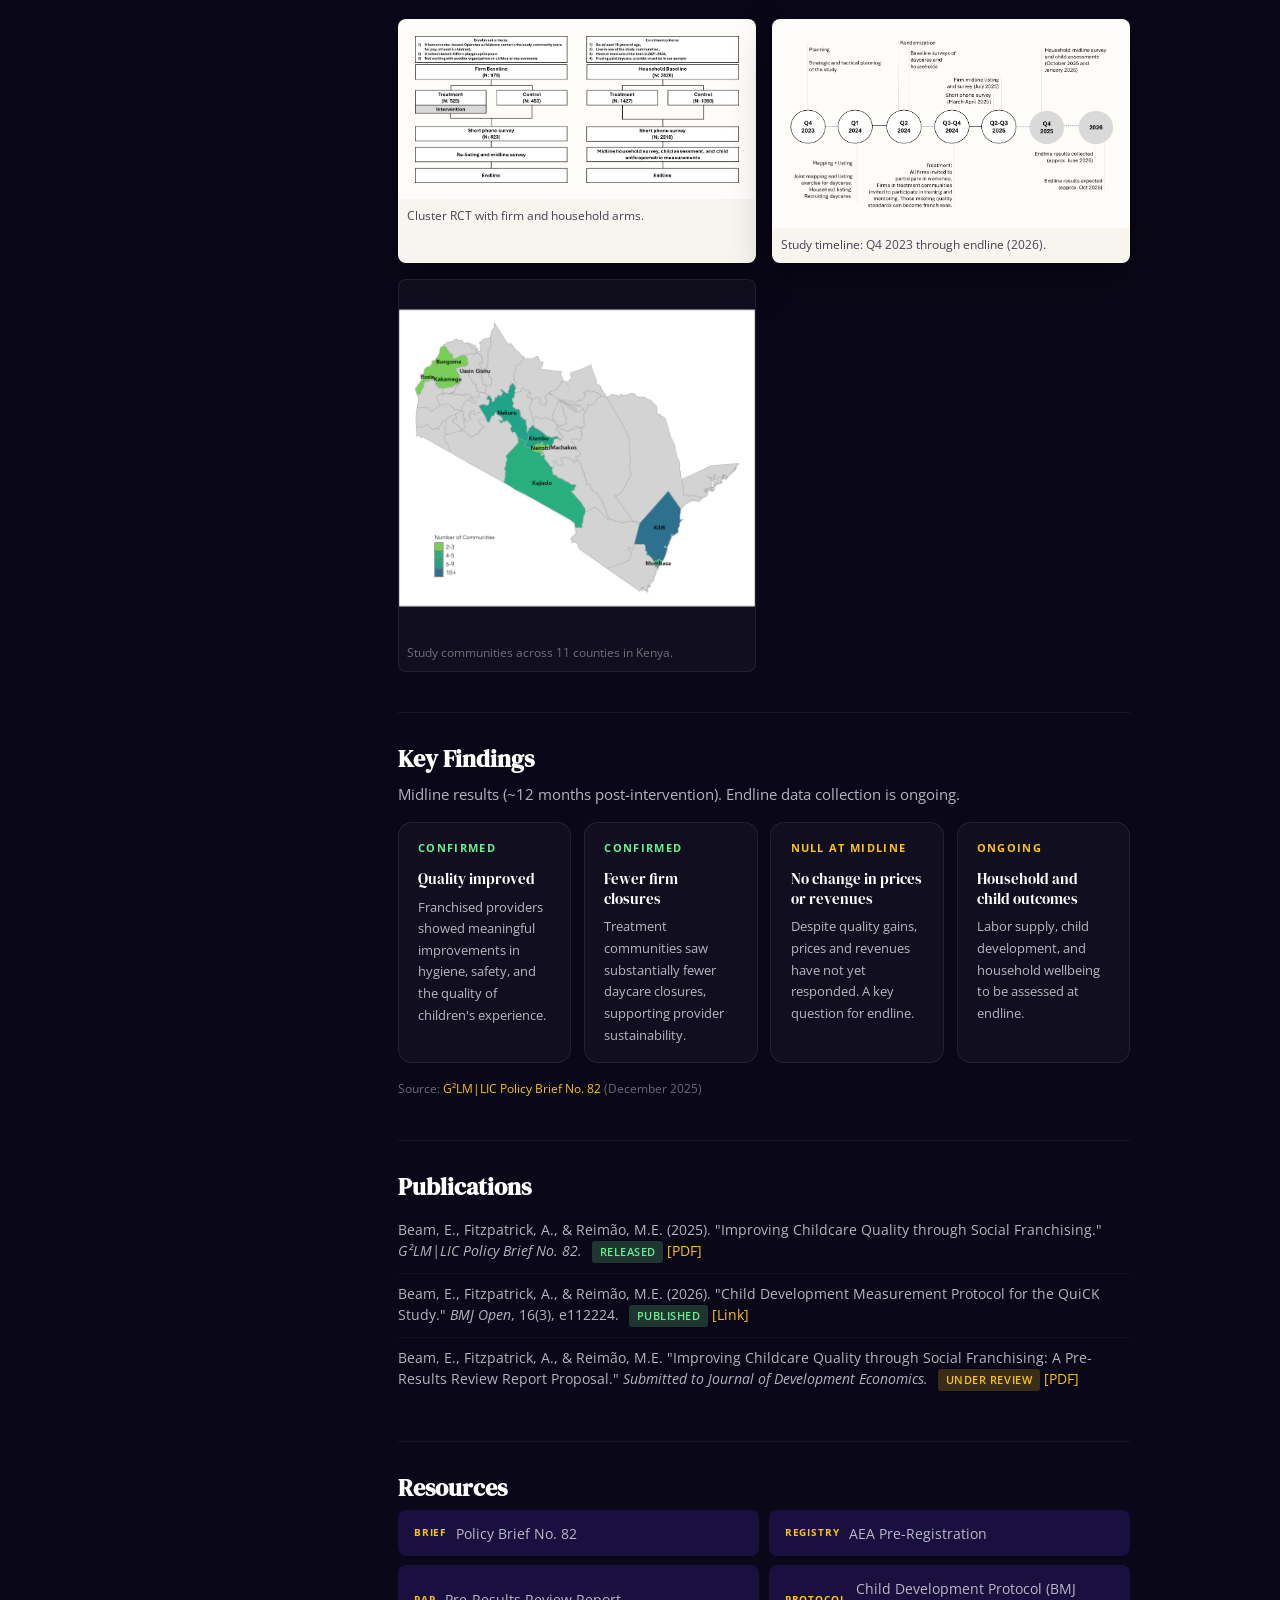
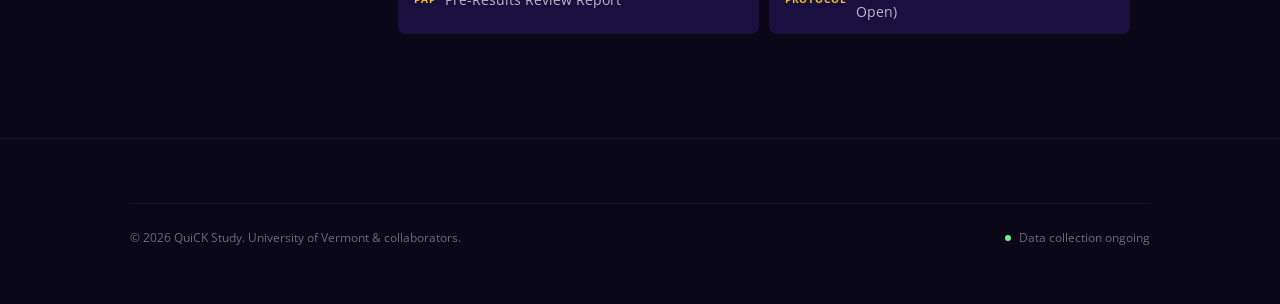
==== commit 6aed70f3: "Remove planned/in-progress papers from bibliography Keep only released or under-review publications." ====
--- a/research.html
+++ b/research.html
@@ -350,18 +350,6 @@
             <span class="r-bib-status wip">Under Review</span>
             <a href="assets/pdf/DEP_Baseline_and_PAP_April24.pdf" target="_blank" rel="noopener">[PDF]</a>
           </li>
-          <li>
-            Beam, E., Fitzpatrick, A., &amp; Reimão, M.E. "Childcare Market Conditions in Kenya's Informal Settlements." <em>Working paper.</em>
-            <span class="r-bib-status wip">In Progress</span>
-          </li>
-          <li>
-            Beam, E., Fitzpatrick, A., &amp; Reimão, M.E. "Child Development Results from the QuiCK Evaluation."
-            <span class="r-bib-status planned">After Endline</span>
-          </li>
-          <li>
-            Beam, E., Fitzpatrick, A., &amp; Reimão, M.E. "Endline Results: Firm, Household, and Child Outcomes."
-            <span class="r-bib-status planned">After Endline</span>
-          </li>
         </ul>
       </section>
 
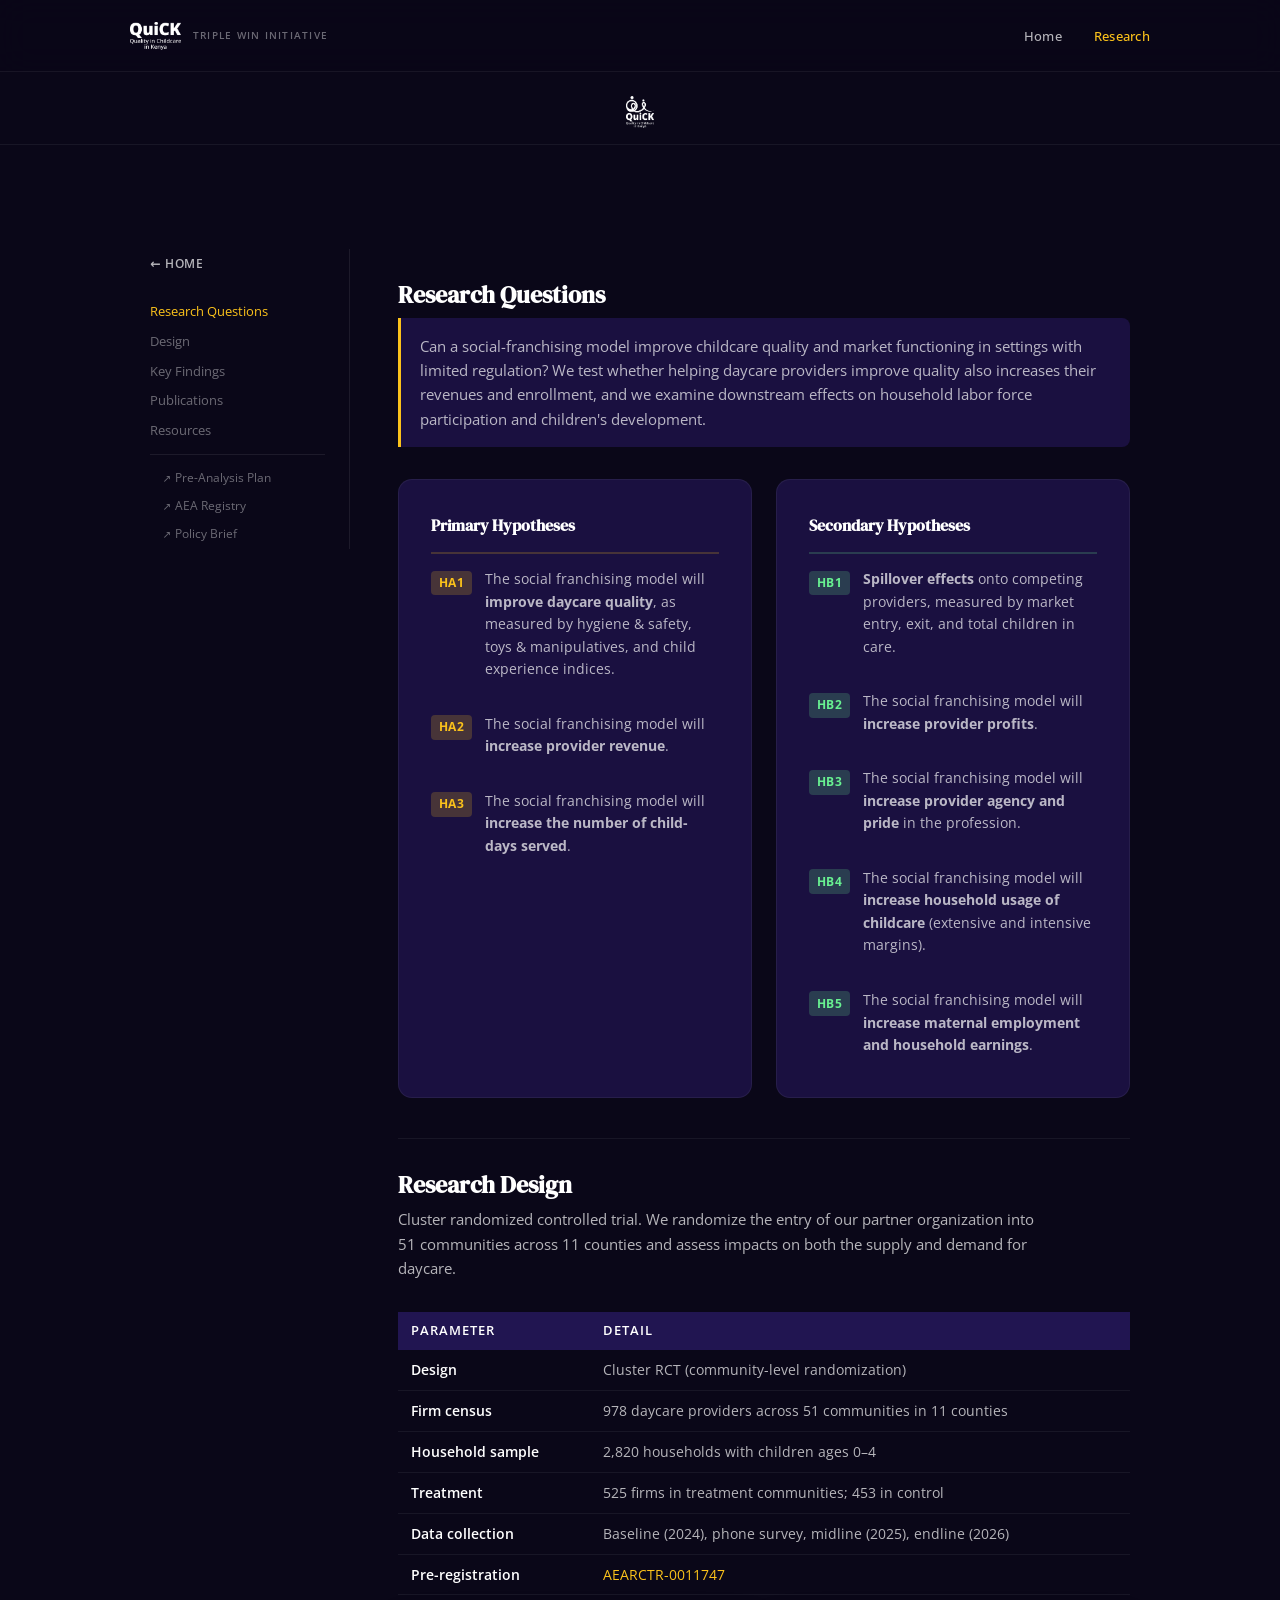
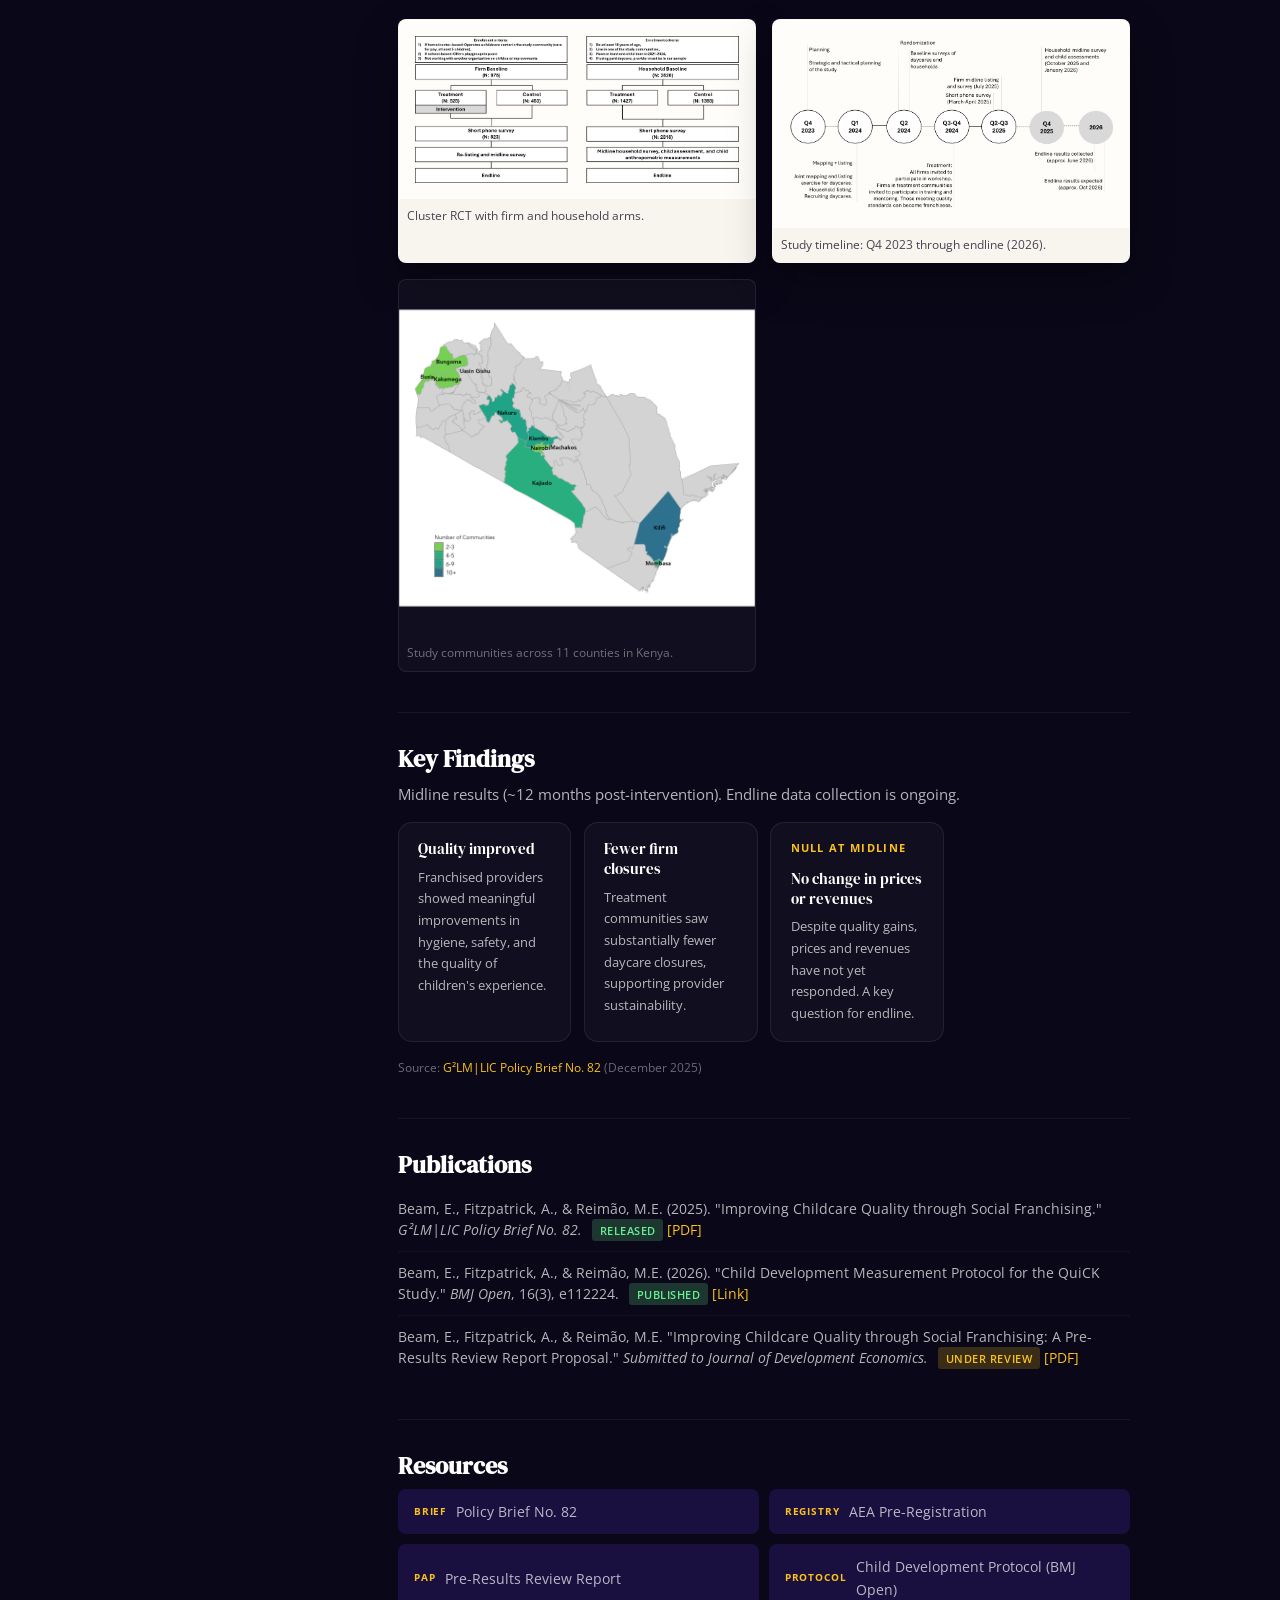
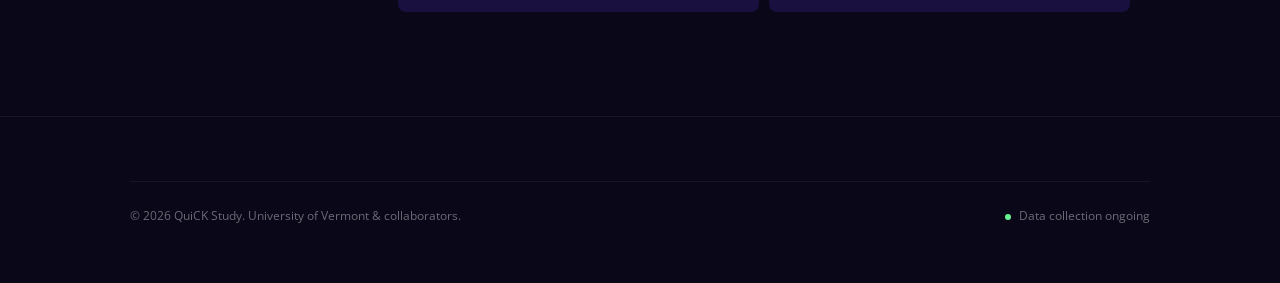
==== commit d9752e24: "Clean up key findings: remove status labels, drop planned card Co-Authored-By: Claude Opus 4.6 (1M c" ====
--- a/research.html
+++ b/research.html
@@ -305,12 +305,10 @@
 
         <div class="status-grid">
           <div class="status-card">
-            <div class="status-card-label" style="color:var(--color-mint);">Confirmed</div>
             <div class="status-card-title">Quality improved</div>
             <p>Franchised providers showed meaningful improvements in hygiene, safety, and the quality of children's experience.</p>
           </div>
           <div class="status-card">
-            <div class="status-card-label" style="color:var(--color-mint);">Confirmed</div>
             <div class="status-card-title">Fewer firm closures</div>
             <p>Treatment communities saw substantially fewer daycare closures, supporting provider sustainability.</p>
           </div>
@@ -318,11 +316,6 @@
             <div class="status-card-label" style="color:var(--color-gold);">Null at midline</div>
             <div class="status-card-title">No change in prices or revenues</div>
             <p>Despite quality gains, prices and revenues have not yet responded. A key question for endline.</p>
-          </div>
-          <div class="status-card">
-            <div class="status-card-label">Ongoing</div>
-            <div class="status-card-title">Household and child outcomes</div>
-            <p>Labor supply, child development, and household wellbeing to be assessed at endline.</p>
           </div>
         </div>
 
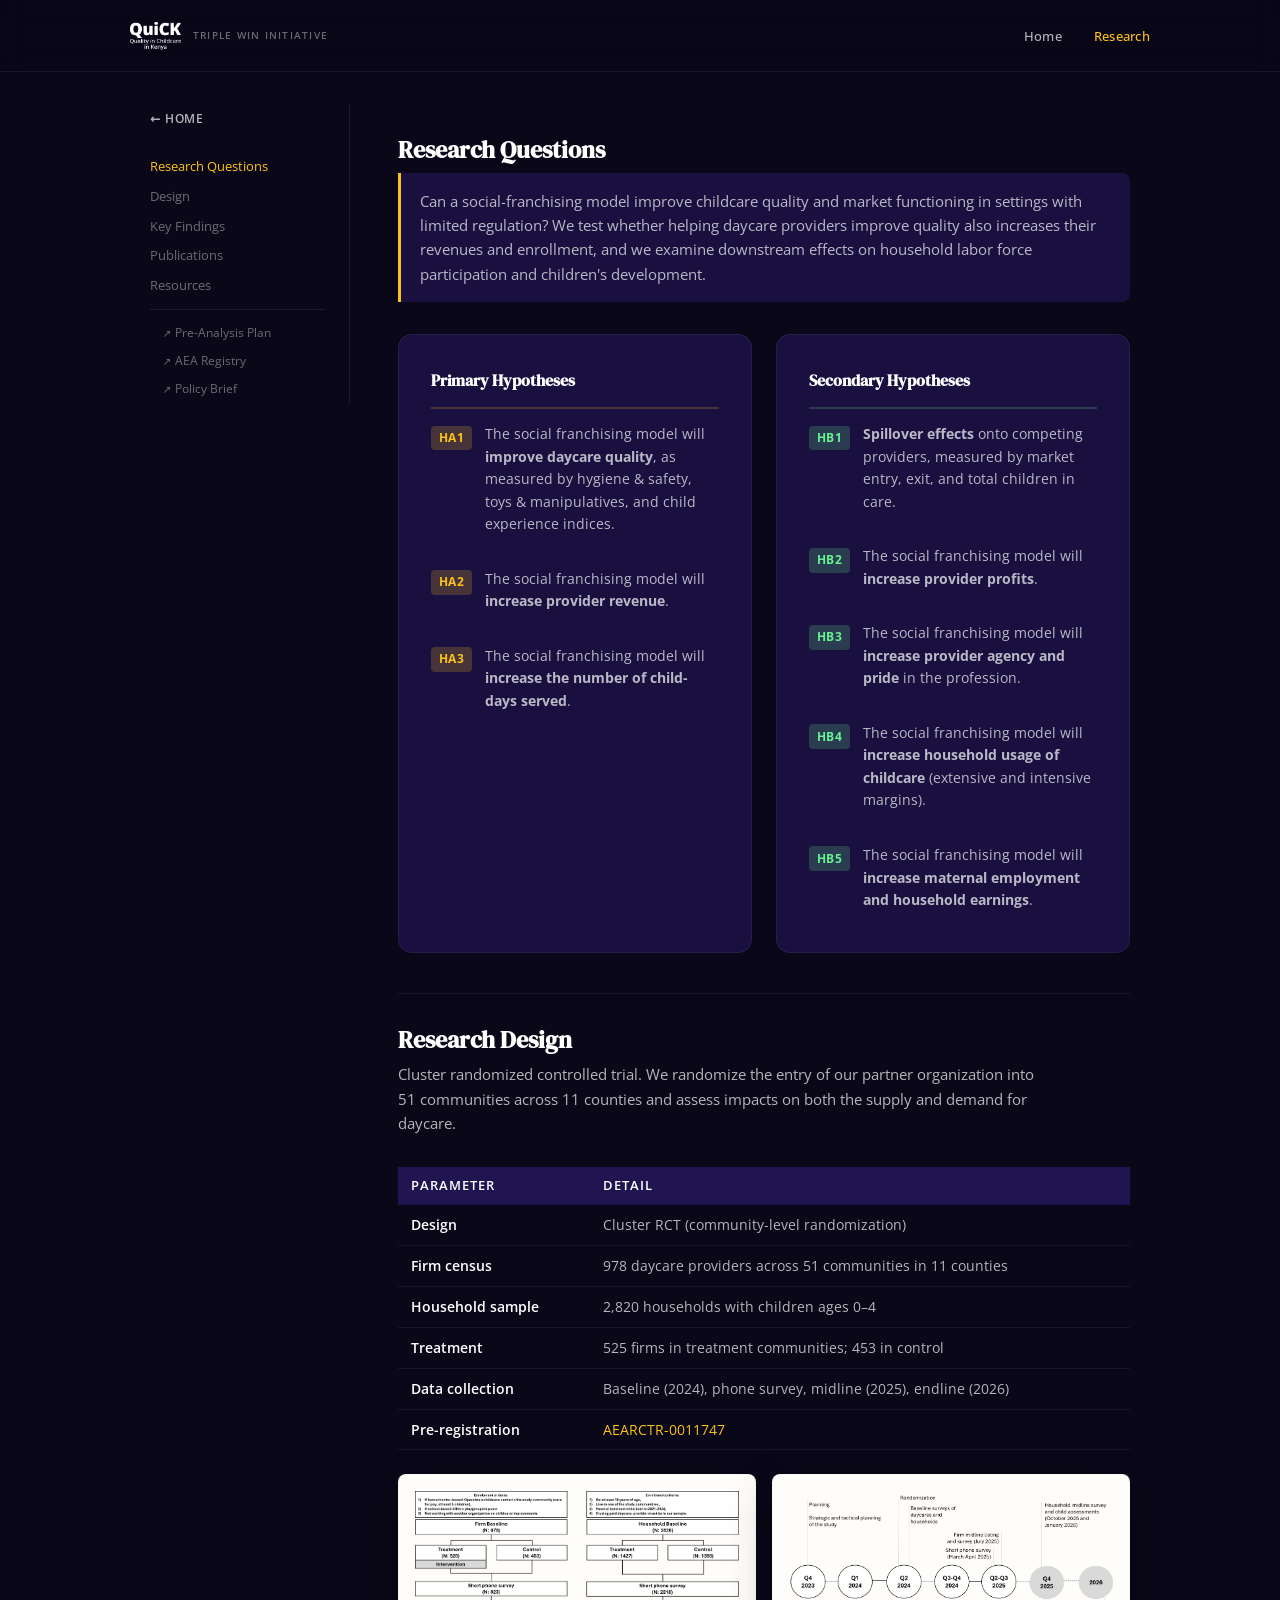
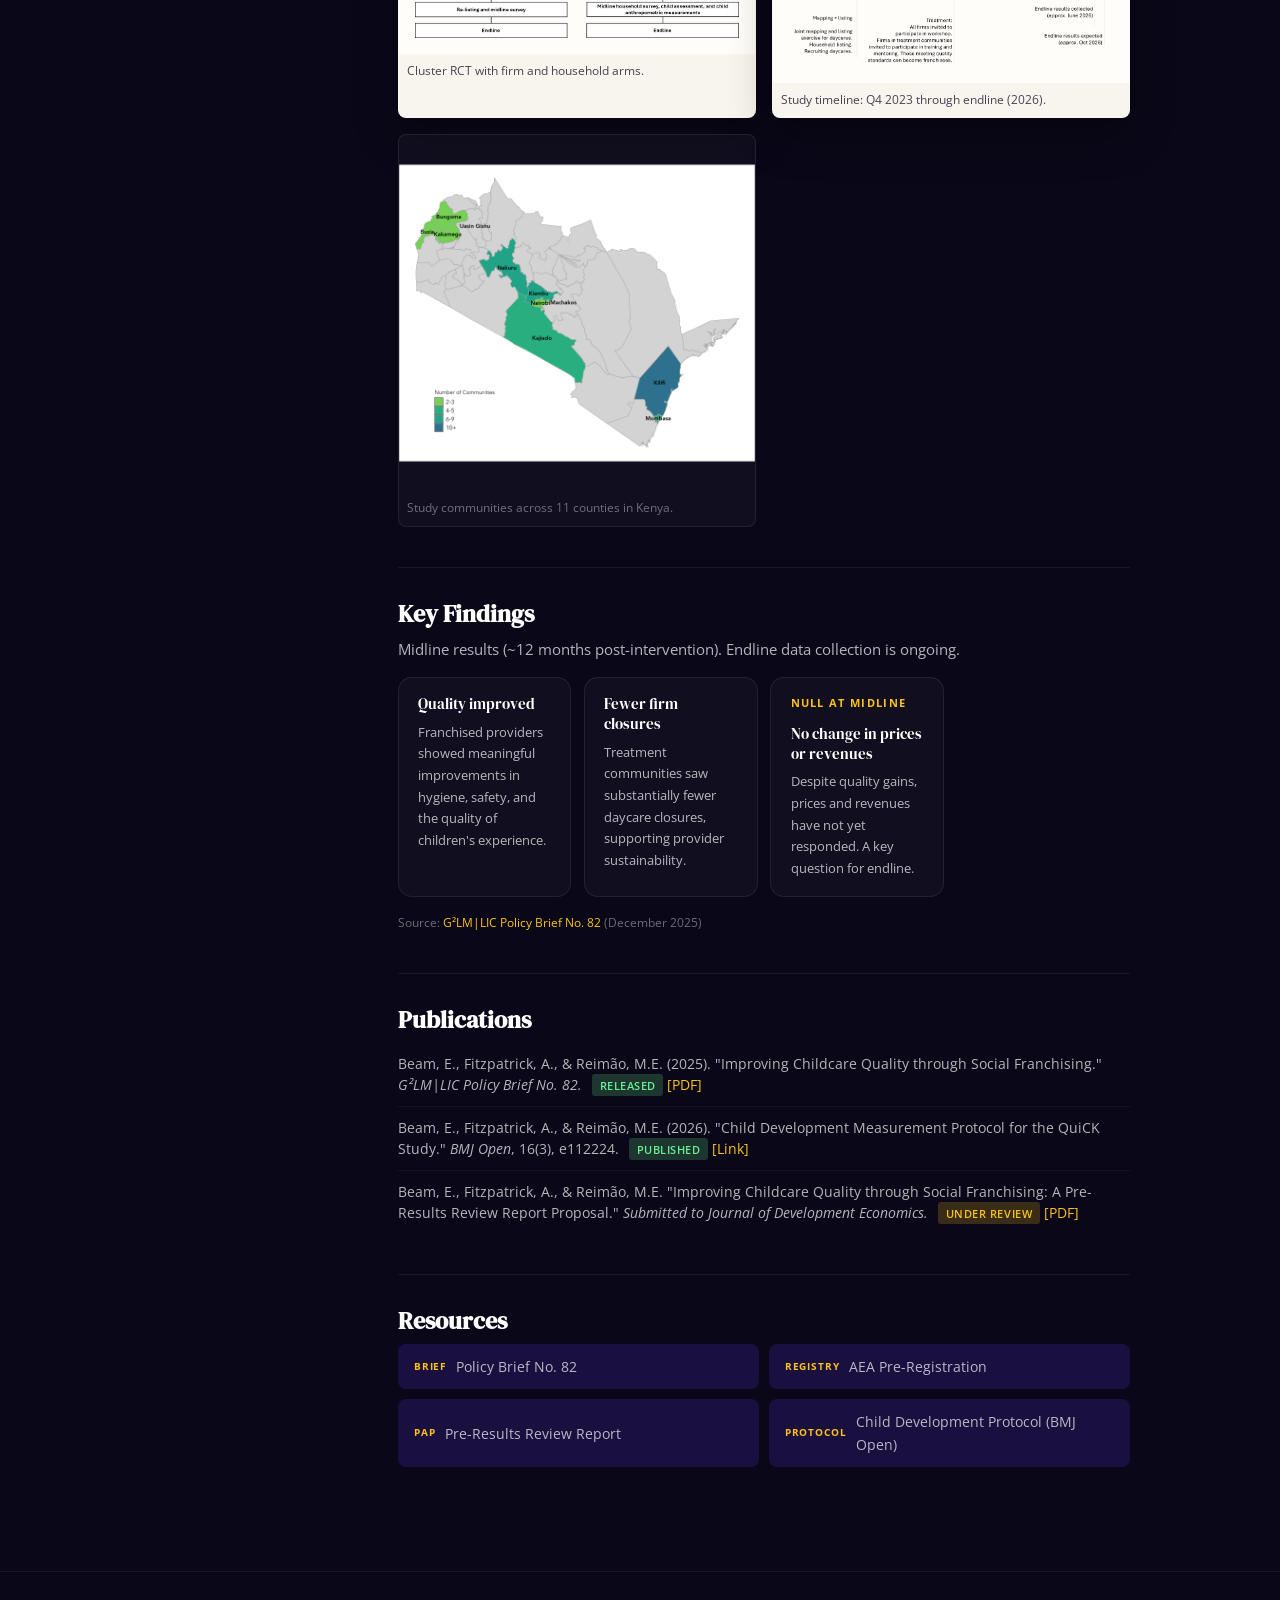
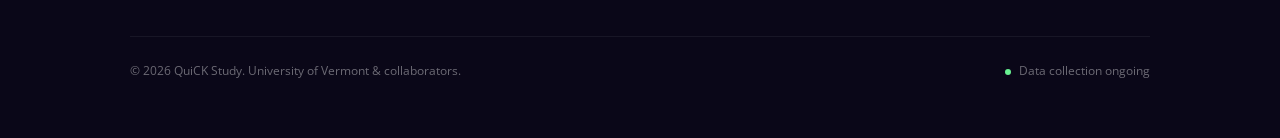
==== commit d00b9b4b: "Remove redundant research page header — nav has branding Co-Authored-By: Claude Opus 4.6 (1M context" ====
--- a/research.html
+++ b/research.html
@@ -210,11 +210,6 @@
       </button>
     </div>
   </nav>
-
-  <!-- ========== HEADER ========== -->
-  <div class="r-header">
-    <img src="assets/logos/quick-white-logo.png" alt="QuiCK — Quality Childcare in Kenya">
-  </div>
 
   <div class="r-layout">
 
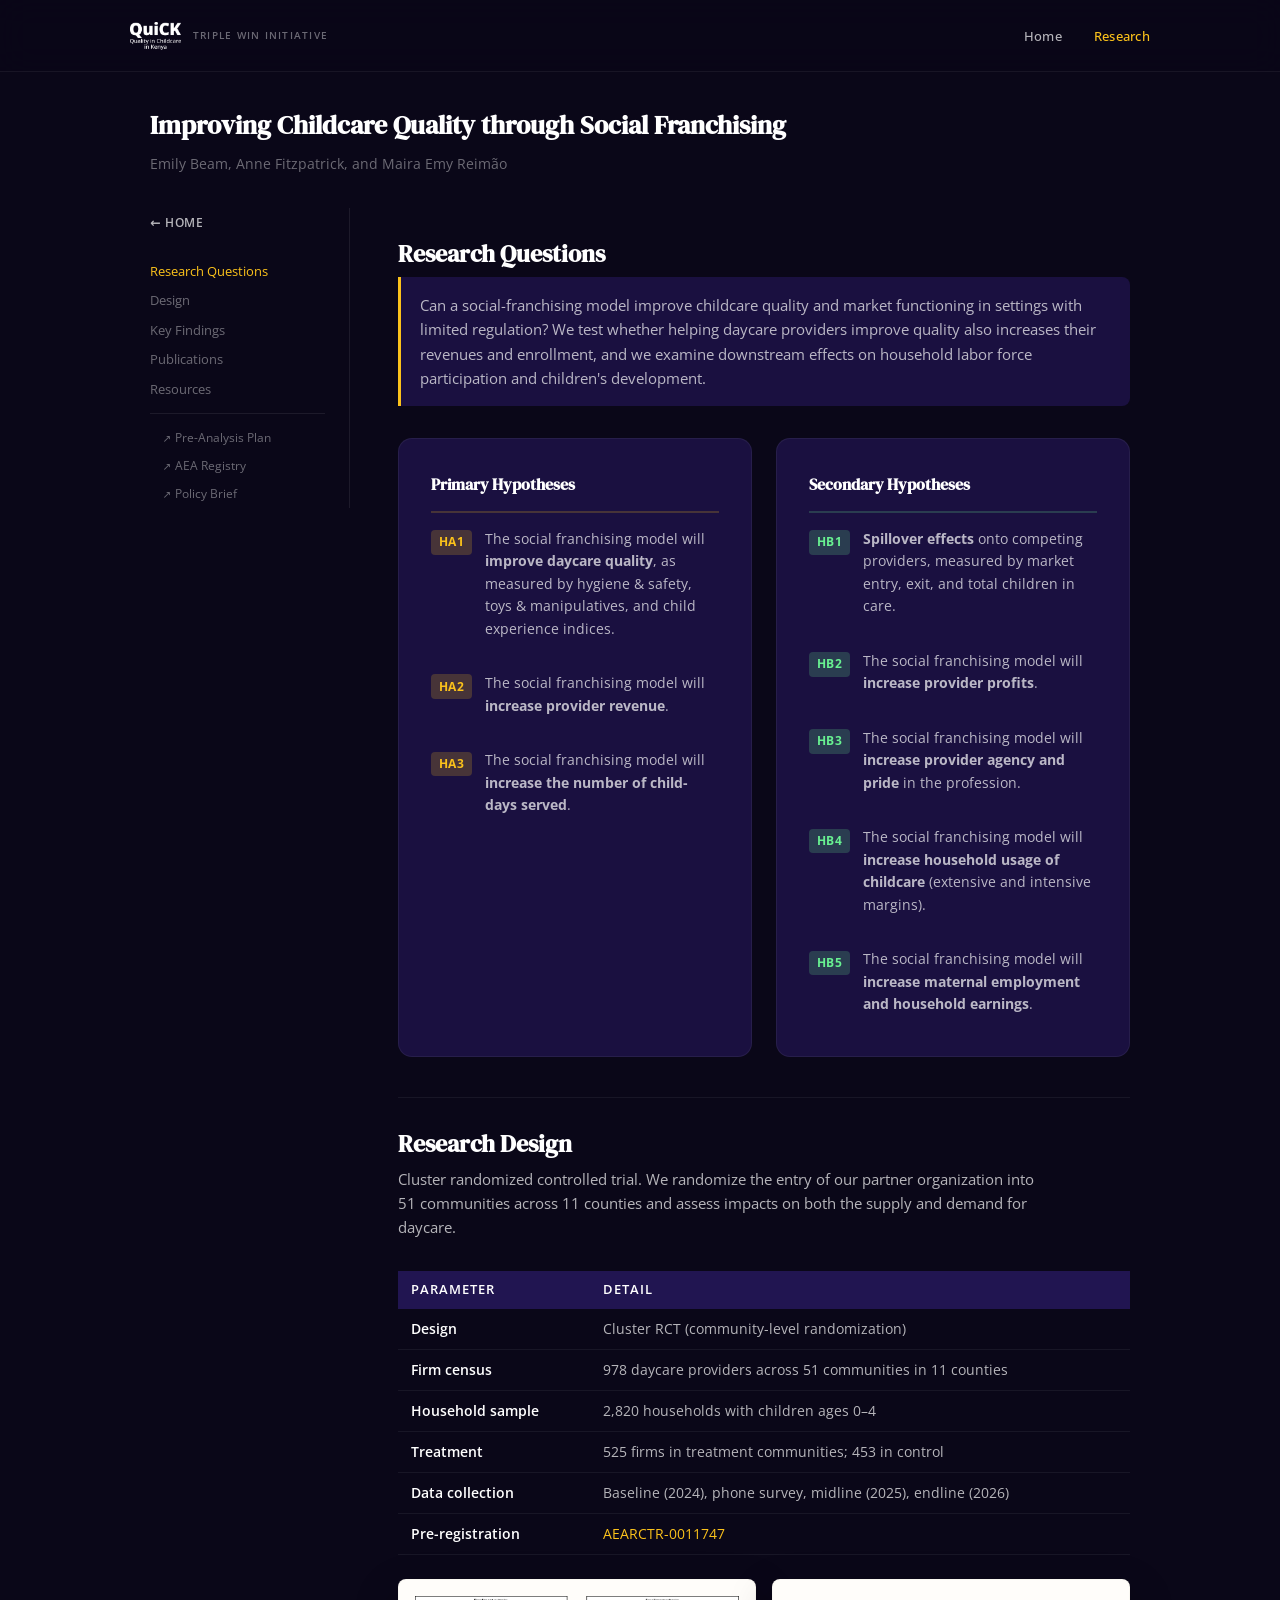
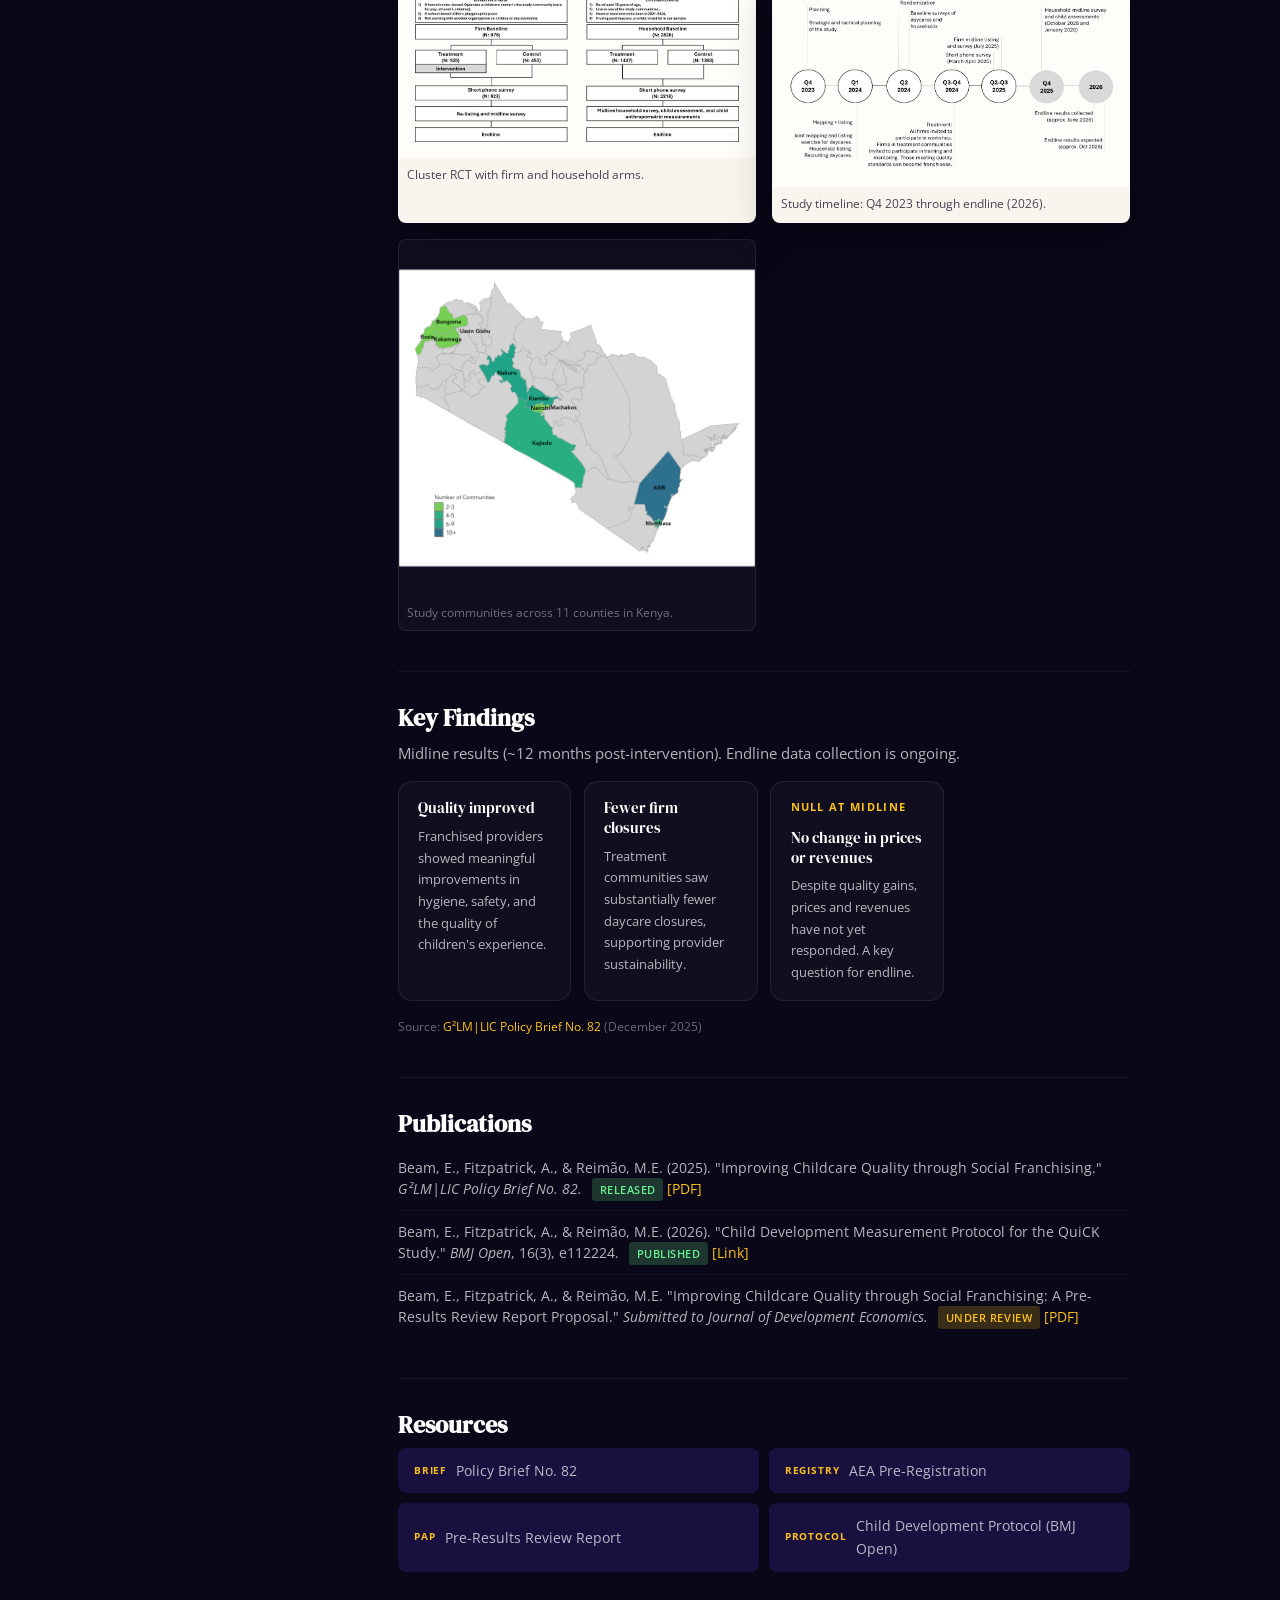
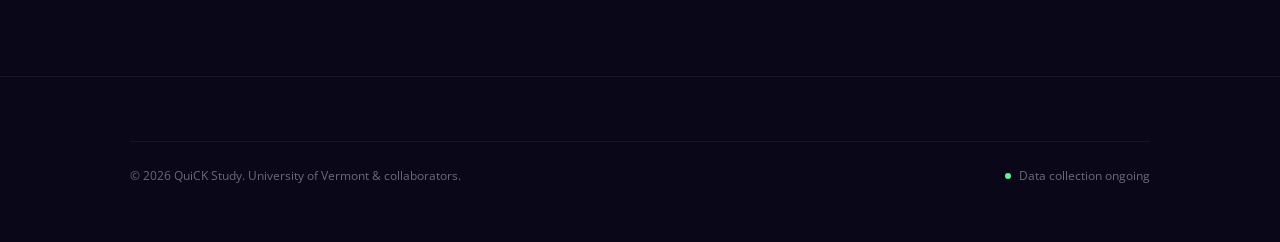
==== commit 324b199b: "Add project title and author line to research page header Co-Authored-By: Claude Opus 4.6 (1M contex" ====
--- a/research.html
+++ b/research.html
@@ -211,7 +211,12 @@
     </div>
   </nav>
 
-  <div class="r-layout">
+  <div style="padding:calc(var(--nav-height) + 2rem) var(--container-pad) 1rem;max-width:1100px;margin:0 auto;">
+    <h1 style="font-family:var(--font-display);font-size:1.6rem;color:var(--color-white);margin:0;">Improving Childcare Quality through Social Franchising</h1>
+    <p style="font-size:0.88rem;color:var(--color-white-40);margin-top:0.3rem;">Emily Beam, Anne Fitzpatrick, and Maira Emy Reimão</p>
+  </div>
+
+  <div class="r-layout" style="padding-top:1rem;">
 
     <!-- ===== SIDEBAR ===== -->
     <aside class="r-sidebar">
